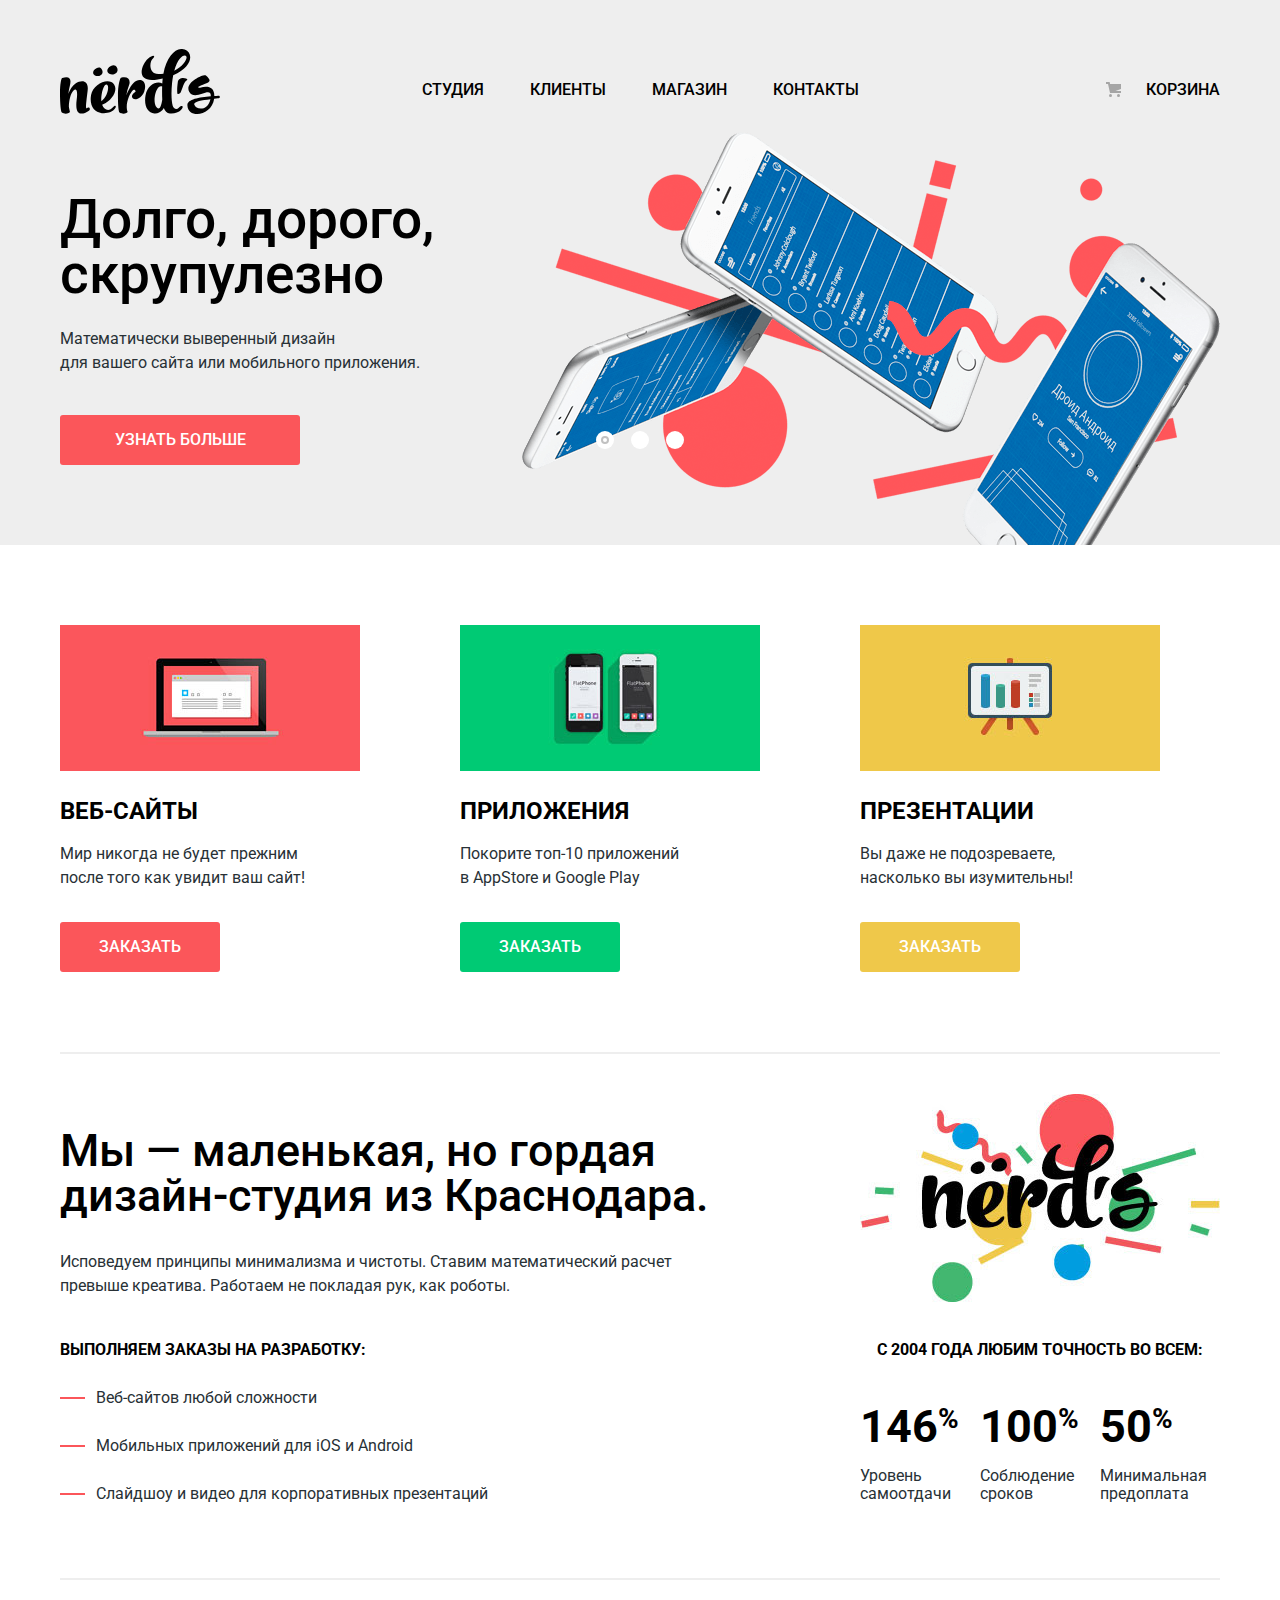
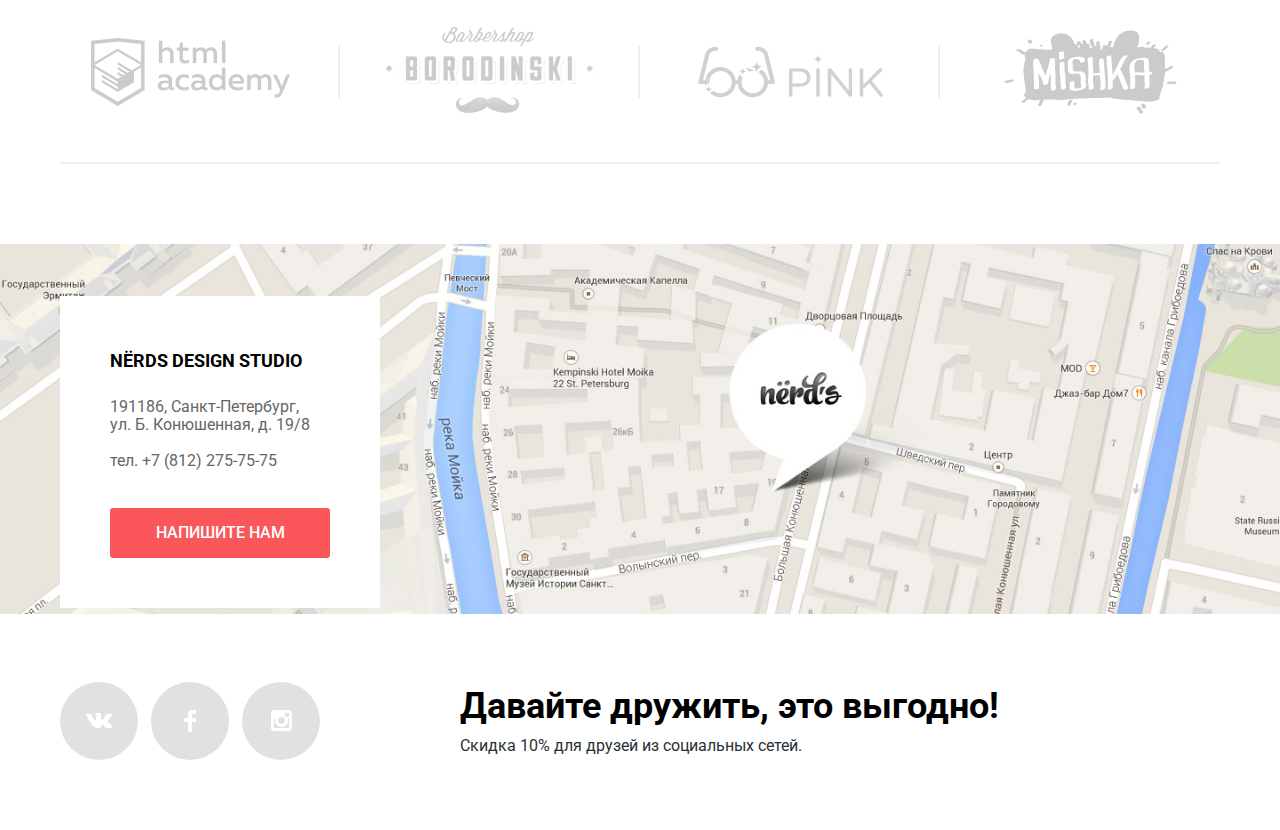
==== index.html @ 8106654f "Доработал верстку для раздела О нас" ====
<!DOCTYPE html>
<html lang="ru">
<head>
	<meta charset="UTF-8">
  <meta name="viewport" content="width=device-width, initial-scale=1.0, minimum-scale=1.0">
	<title>Дизайн-студия «Nёrds»</title>
  <meta name="description" content="Дизайн-студия «Nёrds» — разработка веб-сайтов, мобильных приложений, презентаций">
	<link href="https://fonts.googleapis.com/css?family=Roboto:400,500,700&amp;subset=cyrillic" rel="stylesheet">
	<link rel="stylesheet" href="styles/normalize.min.css">
  <link rel="stylesheet" href="styles/main.css">
	<link rel="apple-touch-icon" sizes="180x180" href="apple-touch-icon-180x180.png">
	<link rel="icon" type="image/png" sizes="32x32" href="favicon-32x32.png">
	<link rel="icon" type="image/png" sizes="16x16" href="favicon-16x16.png">
	<link rel="manifest" href="site.webmanifest">
	<link rel="mask-icon" href="safari-pinned-tab.svg" color="#000000">
	<meta name="msapplication-TileColor" content="#da532c">
	<meta name="theme-color" content="#ffffff">
</head>
<body>
	<header class="main-header">
		<div class="container">
			<a class="logo main-header__logo">
        <span class="visually-hidden">Логотип дизайн-студии «Nёrds»</span>
        <svg xmlns="http://www.w3.org/2000/svg" width="160" height="65" viewBox="0 0 160 65"><path d="M157.936 49.374c-1.235.161-2.523.271-3.757.377v.056c-2.415 17.364-26.188 20.231-26.779 6.599-.269-6.167 11.593-7.95 23.398-9.088.429-11.09-15.901 5.667-21.608-4.601-5.019-9.025 14.632-17.938 16.728-16.102 6.438 5.636 3.404 6.618-1.379 8.335-9.49 3.41-5.791 4.107-4.511 3.726 7.569-2.253 14.366-1.04 14.312 8.317 1.288-.107 2.522-.163 3.757-.271 2.306-.215 2.467 2.435-.161 2.652zm-7.514.756c-9.124 1.028-17.013 2.436-16.153 5.355 1.716 5.573 13.577 6.818 16.153-5.355zM117.678 44.918c-.682-.037-.703-6.038.112-11.688 1.005-6.951 11.935-3.357 9.093-1.906-2.975 1.52-4.429 8.718-6.266 12.087-.635 1.161-2.605 1.526-2.939 1.507zM42.105 21.002c2.376 4.866-4.937 8.171-8.292 4.521-1.398-1.555-.755-4.56 2.636-6.193 1.697-.836 4.073-1.596 5.656 1.672zM57.062 18.861c2.585 5.297-5.38 8.896-9.031 4.922-1.522-1.695-.823-4.963 2.873-6.742 1.846-.911 4.432-1.736 6.158 1.82zM28.883 61.666c-7.919 5.338-14.219 4.159-12.212-10.848 1.45-10.904-.948-11.521-3.122-9.442-2.845 2.697-4.628 9.723-4.684 16.412a50.98 50.98 0 0 0 1.004 4.776c.334 1.63-4.907 3.315-7.974 1.011C.837 62.79 0 54.865 0 44.131c0-8.824 1.171-14.895 2.23-15.175 8.029-2.191 9.312 1.348 7.583 7.981a47.637 47.637 0 0 0-1.395 7.924c1.673-4.664 4.071-8.485 6.803-10.173 7.416-4.664 13.605-2.473 12.434 6.801-2.007 16.58-2.174 18.827-.39 17.535 2.231-1.574 3.68 1.238 1.618 2.642zM54.982 59.59c-2.175 3.484-7.806 5.171-13.216 4.552-7.75-.843-12.545-7.756-10.705-18.097 2.008-11.185 18.065-18.322 23.196-10.341 3.735 5.789-2.175 16.017-11.597 19.783l-.502.168c1.951 5.171 6.579 7.476 11.039 2.36 2.119-2.36 3.624-1.348 1.785 1.575zm-13.605-7.418c5.855-4.159 7.806-13.32 6.189-15.905-1.728-2.697-5.074 1.517-6.245 11.746-.111 1.461-.111 2.865.056 4.159zM83.091 44.992c-1.597 2.507-3.903 4.384-5.966 5.059-2.398.73-5.185.056-5.185-2.698 0-1.011.892-3.372 3.624-4.721-.168-1.911-1.394-2.417-2.286-1.686-3.345 2.586-7.417 12.25-6.356 19.221.055.168.055.337.055.506.168.617.335 1.237.558 1.854.557 1.574-4.907 3.316-7.973.956-1.059-.788-1.617-6.97-1.617-17.704 0-8.824 1.951-16.636 3.011-16.917 6.412-1.743 10.147 1.292 8.14 7.249-1.171 3.373-2.23 6.801-2.843 10.399 2.453-6.688 6.523-12.872 9.812-14.501 5.856-2.923 10.092.956 8.867 7.813-.056.11-.112.393-.112.449-.056.562-.566 2.302-.39 1.741-.516 1.645-.892 2.277-1.339 2.98z"/><path d="M113.207 26.161a86.988 86.988 0 0 0-1.115 7.531c-1.059 10.06-.612 18.996.613 22.986.726 2.137 3.457 4.946 6.078 2.023 2.843-3.203 5.967-1.349 2.174 2.416-2.34 2.305-6.689 3.878-11.039 3.428-3.123-.393-5.018-2.415-6.134-5.505-.444.898-.947 1.685-1.56 2.302-2.119 2.193-4.685 3.43-7.974 3.092-6.637-.73-10.538-7.923-8.699-18.153 1.952-10.791 11.319-14.725 16.728-11.857.112-1.349.223-2.699.335-4.104.055-.281.055-.562.11-.843a96.962 96.962 0 0 1-4.962.956C73.787 34.423 82.04 14.864 87.894 9.75c6.636-5.733 7.36-1.855 5.297-.562-3.68 2.36-5.297 15.905 5.241 15.905 1.729 0 3.346-.112 4.962-.281C106.685 6.49 116.665-2.391 124.75.532c8.976 3.26 8.029 17.535-11.543 25.629zm-10.928 24.393c-.224-3.542-.224-7.532-.167-11.636 0-.506.056-1.011.056-1.461-3.346-1.518-6.635 3.653-7.473 10.792-.946 8.373 2.788 12.813 4.908 10.791 1.617-1.631 2.453-6.803 2.676-8.486zm24.086-43.165c-1.784-2.642-8.307.562-12.098 14.332 9.535-4.554 13.326-12.422 12.098-14.332z"/></svg>
      </a>
			<nav class="main-menu main-header__menu">
				<ul class="main-menu__items">
					<li class="main-menu__item">
            <a class="main-menu__link" href="#">Студия</a>
          </li>
					<li class="main-menu__item">
            <a class="main-menu__link" href="#">Клиенты</a>
          </li>
					<li class="main-menu__item">
            <a class="main-menu__link" href="shop.html">Магазин</a>
          </li>
					<li class="main-menu__item">
            <a class="main-menu__link" href="#">Контакты</a>
          </li>
				</ul>
			</nav>
			<a class="cart main-header__cart" href="#">Корзина</a>
		</div>
	</header>
	<main class="main-content">
		<h1 class="visually-hidden">Дизайн-студия «Nёrds»</h1>
		<section class="slider">
      <div class="container">
				<h2 class="visually-hidden">Особенности</h2>
				<ul class="slider-view">
					<li class="slider-view__item slider-view__item_1 slider-view__item_current">
						<b class="slider-view__header">Долго, дорого, скрупулезно</b>
						<p class="slider-view__text">Математически выверенный дизайн<br> для вашего сайта или мобильного приложения.</p>
						<a class="button button_red slider-view__button" href="#">Узнать больше</a>
					</li>
					<li class="slider-view__item slider-view__item_2">
						<b class="slider-view__header">Любим математику как никто другой</b>
						<p class="slider-view__text">Никакого креатива, только математические формулы<br> для расчета идеальных пропорций.</p>
						<a class="button button_red slider-view__button" href="#">Узнать больше</a>
					</li>
					<li class="slider-view__item slider-view__item_3">
						<b class="slider-view__header">Только ночь, только хардкор</b>
						<p class="slider-view__text">Работать днем, как все? Мы&nbsp;против этого.<br> Ближе к&nbsp;полуночи работа только начинается.</p>
						<a class="button button_red slider-view__button" href="#">Узнать больше</a>
					</li>
				</ul>
				<ul class="slider-controls">
					<li class="slider-controls__item slider-controls__item_current">
						<button class="slider-controls__button slider-controls__button_current" type="button">
              <span class="visually-hidden">Слайд 1</span>
            </button>
					</li>
					<li class="slider-controls__item">
						<button class="slider-controls__button" type="button">
              <span class="visually-hidden">Слайд 2</span>
            </button>
					</li>
					<li class="slider-controls__item">
						<button class="slider-controls__button" type="button">
              <span class="visually-hidden">Слайд 3</span>
            </button>
					</li>
				</ul>
      </div>
		</section>
		<section class="services container">
			<h2 class="visually-hidden">Услуги</h2>
			<ul class="services-list">
				<li class="services-list__item">
					<h3>Веб-сайты</h3>
					<img src="images/services/web-sites.jpg" width="300" height="146" alt="Изображение веб-сайта">
					<p class="services-list__text">Мир никогда не&nbsp;будет прежним<br> после того как увидит ваш сайт!</p>
					<a class="button button_red services-list__button" href="#">Заказать</a>
				</li>
				<li class="services-list__item">
					<h3>Приложения</h3>
					<img src="images/services/mobile-app.jpg" width="300" height="146" alt="Изображение мобильного приложения">
					<p class="services-list__text">Покорите топ-10 приложений<br> в&nbsp;AppStore и&nbsp;Google Play</p>
					<a class="button button_green services-list__button" href="#">Заказать</a>
				</li>
				<li class="services-list__item">
					<h3>Презентации</h3>
					<img src="images/services/presentation.jpg" width="300" height="146" alt="Изображение презентации">
					<p class="services-list__text">Вы&nbsp;даже не&nbsp;подозреваете,<br> насколько вы&nbsp;изумительны!</p>
					<a class="button button_yellow services-list__button" href="#">Заказать</a>
				</li>
			</ul>
		</section>
		<section class="about-us container">
			<h2 class="visually-hidden">О дизайн-студии</h2>
			<div class="columns-wrapper">
				<div class="about-us__description">
					<b class="about-us__header">Мы&nbsp;&mdash; маленькая, но&nbsp;гордая дизайн-студия из&nbsp;Краснодара.</b>
					<p class="about-us__text">Исповедуем принципы минимализма и&nbsp;чистоты. Ставим математический расчет превыше креатива. Работаем не&nbsp;покладая рук, как роботы.</p>
					<p class="about-us__text about-us__text_bold">Выполняем заказы на&nbsp;разработку:</p>
					<ul class="about-us__orders-items">
						<li class="about-us__orders-item">Веб-сайтов любой сложности</li>
						<li class="about-us__orders-item">Мобильных приложений для iOS и&nbsp;Android</li>
						<li class="about-us__orders-item">Слайдшоу и&nbsp;видео для корпоративных презентаций</li>
					</ul>
				</div>
				<div class="about-us__statistics">
					<p class="about-us__text about-us__text_bold">С&nbsp;2004 года любим точность во&nbsp;всем:</p>
					<table class="about-us__statistics-table">
						<tr>
							<td class="about-us__statistics-number">146<sup>%</sup></td>
							<td class="about-us__statistics-number">100<sup>%</sup></td>
							<td class="about-us__statistics-number">50<sup>%</sup></td>
						</tr>
						<tr>
							<td>Уровень самоотдачи</td>
							<td>Соблюдение сроков</td>
							<td>Минимальная предоплата</td>
						</tr>
					</table>
				</div>
			</div>
		</section>
		<section class="clients container container_clients">
			<h2 class="visually-hidden">Наши клиенты</h2>
			<ul class="clients-list">
				<li class="clients-list__item">
					<a class="clients-list__logo" href="#">
						<img src="images/logo/clients/htmlacademy-logo.png" width="199" height="68" alt="Логотип «HTML Academy»">
					</a>
				</li>
				<li class="clients-list__item">
					<a class="clients-list__logo" href="#">
						<img src="images/logo/clients/barbershop-logo.png" width="209" height="87" alt="Логотип «Barbershop Borodinski»">
					</a>
				</li>
				<li class="clients-list__item">
					<a class="clients-list__logo" href="#">
						<img src="images/logo/clients/pink-logo.png" width="185" height="52" alt="Логотип «Pink»">
					</a>
				</li>
				<li class="clients-list__item">
					<a class="clients-list__logo" href="#">
						<img src="images/logo/clients/mishka-logo.png" width="173" height="84" alt="Логотип «Mishka»">
					</a>
				</li>
			</ul>
		</section>
	</main>
	<footer class="main-footer">
		<section class="map">
      <h2 class="visually-hidden">Контакты и схема проезда</h2>
			<div class="container">
				<div class="map__contacts">
					<h3>Nёrds Design Studio</h3>
					<p class="map__text">191186, Санкт-Петербург,<br>
					ул. Б. Конюшенная, д. 19/8</p>
					<p class="map__text">тел. +7 (812) 275-75-75</p>
					<a class="button button_red map__button" href="#">Напишите нам</a>
				</div>
			</div>
      <img class="map__image" src="images/map/map-with-marker.jpg" width="1440" height="416" alt="Адрес дизайн-студии: 191186, Санкт-Петербург, ул. Б. Конюшенная, д. 19/8">
		</section>
		<section class="socials container">
      <h2 class="visually-hidden">Ссылки на социальные сети</h2>
			<ul class="socials-list">
				<li class="socials-list__item">
          <a class="socials-list__link" href="#">
            <span class="visually-hidden">Вконтакте</span>
            <svg height="15" width="26" xmlns="http://www.w3.org/2000/svg"><path d="M16.138 11.51c.956-.309 2.18 2.04 3.483 2.939.978.681 1.727.534 1.727.534l3.473-.05s1.815-.112.957-1.554c-.071-.12-.503-1.069-2.585-3.022-2.177-2.043-1.882-1.712.739-5.244 1.597-2.153 2.236-3.468 2.036-4.028-.192-.539-1.365-.399-1.365-.399L20.69.713c-.381.001-.704.119-.851.515-.003.004-.621 1.666-1.445 3.079-1.741 2.989-2.436 3.148-2.724 2.961-.661-.433-.494-1.737-.494-2.664 0-2.897.432-4.105-.846-4.417-.427-.104-.739-.172-1.828-.182-1.392-.021-2.574 0-3.244.329-.445.223-.786.712-.579.74.26.035.843.16 1.155.586.401.552.389 1.789.389 1.789s.229 3.411-.54 3.834c-.528.29-1.25-.302-2.803-3.016-.793-1.388-1.392-2.922-1.392-2.922s-.116-.285-.326-.441c-.25-.185-.6-.244-.6-.244L.848.684S.29.7.085.946c-.182.218-.015.668-.015.668s2.909 6.881 6.203 10.347c3.02 3.182 6.452 2.971 6.452 2.971h1.555s.469-.054.709-.312c.224-.24.214-.691.214-.691s-.031-2.109.935-2.419z" fill="#fff"/></svg>
          </a>
        </li>
				<li class="socials-list__item">
          <a class="socials-list__link" href="#">
            <span class="visually-hidden">Фейсбук</span>
            <svg height="22" width="12" xmlns="http://www.w3.org/2000/svg"><path d="M12 4V0H8a4 4 0 0 0-4 4v4H0v4h4v10h4V12h4V8H8V4z" fill="#fff"/></svg>
          </a>
        </li>
				<li class="socials-list__item">
          <a class="socials-list__link" href="#">
            <span class="visually-hidden">Инстаграм</span>
            <svg height="21" width="21" xmlns="http://www.w3.org/2000/svg"><path d="M18 0H3C1.35 0 0 1.35 0 3v15c0 1.65 1.35 3 3 3h15c1.65 0 3-1.35 3-3V3c0-1.65-1.35-3-3-3zm-7.5 7c1.93 0 3.5 1.57 3.5 3.5S12.43 14 10.5 14 7 12.43 7 10.5 8.57 7 10.5 7zM18 18H3V9h1.181A6.504 6.504 0 0 0 4 10.5a6.5 6.5 0 1 0 13 0 6.45 6.45 0 0 0-.181-1.5H18zm0-11h-4V3h4z" fill="#fff"/></svg>
          </a>
        </li>
			</ul>
			<div class="socials-discount">
				<b class="socials-discount__header">Давайте дружить, это выгодно!</b>
				<p class="socials-discount__text">Скидка&nbsp;10% для друзей из&nbsp;социальных сетей.</p>
			</div>
		</section>
	</footer>
	<section class="popup">
		<h2 class="visually-hidden">Форма обратной связи</h2>
    <form class="feedback-form" name="feedback-form" method="post" action="https://echo.htmlacademy.ru">
      <fieldset class="feedback-form__fieldset">
        <legend class="feedback-form__legend">Напишите нам</legend>
        <ul class="feedback-form__list">
          <li class="feedback-form__item">
            <label class="feedback-form__label" for="feedback-form__name">Ваше имя:</label>
            <input class="feedback-form__field" id="feedback-form__name" type="text" name="feedback-form__name" placeholder="Имя Фамилия">
          </li>
          <li class="feedback-form__item">
            <label class="feedback-form__label" for="feedback-form__email">Ваш e-mail:</label>
            <input class="feedback-form__field feedback-form__field_invalid" id="feedback-form__email" type="email" name="feedback-form__email" placeholder="email@example.com">
          </li>
          <li class="feedback-form__item feedback-form__item_wide">
            <label class="feedback-form__label" for="feedback-form__text">Текст письма:</label>
            <textarea class="feedback-form__field feedback-form__field_wide feedback-form__field_textarea" id="feedback-form__text" name="feedback-form__text" placeholder="В свободной форме"></textarea>
          </li>
        </ul>
      </fieldset>
		  <button class="button button_red feedback-form__button feedback-form__button_submit" type="submit">Отправить</button>
		</form>
		<button class="popup__close-button" type="button">
      <span class="visually-hidden">Закрыть</span>
    </button>
	</section>
  <div class="overlay"></div>
  <script src="scripts/main.js"></script>
</body>
</html>
---- styles/main.css ----
/* ------------- Fonts ------------- */

/*@font-face {
  font-family: "Roboto";
  font-style: normal;
  font-weight: 400;
  src: local("Roboto"), local("Roboto-Regular"),
       url(../fonts/web/ptsansnarrow.woff2) format("woff2"),
       url(../fonts/web/ptsansnarrow.woff) format("woff");
}

@font-face {
  font-family: "Roboto";
  font-style: normal;
  font-weight: 500;
  src: local("Roboto Medium"), local("Roboto-Medium"),
       url(../fonts/web/ptsansnarrow.woff2) format("woff2"),
       url(../fonts/web/ptsansnarrow.woff) format("woff");
}

@font-face {
  font-family: "Roboto";
  font-style: normal;
  font-weight: 700;
  src: local("Roboto Bold"), local("Roboto-Bold"),
       url(../fonts/web/ptsansnarrowbold.woff2) format("woff2"),
       url(../fonts/web/ptsansnarrowbold.woff) format("woff");
}*/


/* ------------- Сommon styles ------------- */

html {
  box-sizing: border-box;
}

*, *::before, *::after {
  box-sizing: inherit;
}

body {
  display: -webkit-flex;
  display: -moz-flex;
  display: -ms-flex;
  display: -o-flex;
  display: flex;
  flex-direction: column;
  min-width: 1200px;
  height: 100vh;
  margin: 0;
  padding: 0;

  font-family: "Roboto", "Arial", sans-serif;
  font-style: normal;
  font-weight: 400;
  font-size: 16px;
  line-height: 24px;
  color: #283136;

  background-color: #ffffff;
}

.container {
  position: relative;

  width: 1200px;
  margin: 0 auto;
  padding: 0 20px;
}

img {
  display: block;
  max-width: 100%;
  height: auto;
}

a {
  text-decoration: none;
}

button {
  cursor: pointer;
}

.button {
  display: -webkit-inline-flex;
  display: -moz-inline-flex;
  display: -ms-inline-flex;
  display: -o-inline-flex;
  display: inline-flex;
  justify-content: center;
  align-items: center;
  padding: 16px 20px;

  font: inherit;
  font-weight: 500;
  line-height: 18px;
  text-align: center;
  text-transform: uppercase;
  word-break: break-all;
  color: #ffffff;

  border: none;
  border-radius: 3px;
}

.button:active {
  color: rgba(255, 255, 255, 0.3);

  -webkit-box-shadow: inset 0 3px 0 rgba(0, 1, 1, 0.1);
  box-shadow: inset 0 3px 0 rgba(0, 1, 1, 0.1);
}

.button:disabled,
.button_disabled {
  opacity: 0.3;
  cursor: default;
}

.button_disabled {
  pointer-events: none;
}

.button_disabled:focus {
  outline: none;
}

.button_wide {
  width: 100%;
}

.button_grey {
  color: #000000;

  background-color: #eeeeee;
}

.button_grey:hover,
.button_grey:focus {
  background-color: #dfdfdf;
}

.button_grey:active {
  color: rgba(0, 0, 0, 0.3);

  background-color: #d5d5d5;
}

.button_grey:disabled:hover,
.button_grey.button_disabled:hover,
.button_grey.button_disabled:focus {
  background-color: #eeeeee;
}

.button_red {
  background-color: #fb565a;
}

.button_red:hover,
.button_red:focus {
  background-color: #e74246;
}

.button_red:active {
  background-color: #d7373b;
}

.button_red:disabled:hover,
.button_red.button_disabled:hover,
.button_red.button_disabled:focus {
  background-color: #fb565a;
}

.button_green {
  background-color: #00ca74;
}

.button_green:hover,
.button_green:focus {
  background-color: #00bc6c;
}

.button_green:active {
  background-color: #00aa62;
}

.button_green:disabled:hover,
.button_green.button_disabled:hover,
.button_green.button_disabled:focus {
  background-color: #00ca74;
}

.button_yellow {
  background-color: #efc84a;
}

.button_yellow:hover,
.button_yellow:focus {
  background-color: #eab534;
}

.button_yellow:active {
  background-color: #e5a722;
}

.button_yellow:disabled:hover,
.button_yellow.button_disabled:hover,
.button_yellow.button_disabled:focus {
  background-color: #efc84a;
}

.visually-hidden:not(:focus):not(:active),
input[type="checkbox"].visually-hidden,
input[type="radio"].visually-hidden {
  position: absolute;

  width: 1px;
  height: 1px;
  margin: -1px;
  padding: 0;

  white-space: nowrap;

  border: 0;

  -webkit-clip-path: inset(100%);
  clip-path: inset(100%);
  clip: rect(0, 0, 0, 0);
  overflow: hidden;
}


/* ------------- Header ------------- */

.main-header {
  background-color: #eeeeee;
}

.main-header .container {
  display: -webkit-flex;
  display: -moz-flex;
  display: -ms-flex;
  display: -o-flex;
  display: flex;
  align-items: flex-start;
}

.main-header__logo {
  margin-top: 49px;
  margin-right: 202px;
}

.logo {
  width: 160px;
  height: 65px;
}

.logo_inner:hover path,
.logo_inner:focus path {
  fill: rgba(0, 0, 0, 0.8);
}

.logo_inner:active path {
  fill: rgba(0, 0, 0, 0.3);
}

.main-header__menu {
  margin-top: 75px;
}

.main-menu {
  max-width: 600px;
}

.main-menu__items {
  display: -webkit-flex;
  display: -moz-flex;
  display: -ms-flex;
  display: -o-flex;
  display: flex;
  -webkit-flex-wrap: wrap;
  -moz-flex-wrap: wrap;
  -ms-flex-wrap: wrap;
  -o-flex-wrap: wrap;
  flex-wrap: wrap;
  margin: 0;
  padding: 0;

  list-style-type: none;
}

.main-menu__item {
  margin-right: 46px;
}

.main-menu__item:last-child {
  margin-right: 0;
}

.main-header__cart {
  margin-top: 75px;
  margin-left: auto;
}

.cart {
  max-width: 160px;
  padding-left: 40px;
}

.cart::before {
  content: "";

  position: absolute;
  top: 7px;
  left: 0;

  display: block;
  width: 15px;
  height: 15px;

  background-image: url("../images/icons/cart-icon.svg");
  background-repeat: no-repeat;
  opacity: 0.3;
}

.main-menu__link,
.cart {
  position: relative;

  display: -webkit-inline-flex;
  display: -moz-inline-flex;
  display: -ms-inline-flex;
  display: -o-inline-flex;
  display: inline-flex;
  padding-bottom: 5px;

  line-height: 30px;
  font-weight: 500;
  text-transform: uppercase;
  word-break: break-all;
  color: #000000;
}

.main-menu__link:hover,
.main-menu__link:focus,
.cart:hover,
.cart:focus {
  color: #fb565a;
}

.main-menu__link:active,
.cart:active {
  color: rgba(0, 0, 0, 0.3);
}

.main-menu__link_current::after,
.cart_current::after {
  content: "";

  position: absolute;
  left: 0;
  bottom: 0;

  display: block;
  width: 100%;
  height: 2px;

  background-color: #fb565a;
}

.main-menu__link_current:active,
.cart_current:active {
  color: #fb565a;
}


/* ------------- Main content ------------- */

.main-content {
  flex-grow: 1;
}

.main-content h1 {
  margin: 0;
  padding-top: 78px;
  padding-bottom: 108px;

  font-size: 55px;
  font-weight: 500;
  line-height: 55px;
  text-align: center;
  color: #000000;

  background-color: #eeeeee;
}

.columns-wrapper {
  display: -webkit-flex;
  display: -moz-flex;
  display: -ms-flex;
  display: -o-flex;
  display: flex;
  justify-content: space-between;
}

.slider-view,
.slider-controls,
.services-list,
.clients-list,
.socials-list {
  margin: 0;
  padding: 0;

  list-style-type: none;
}


/* ------------- Main content - Slider ------------- */

.slider {
  position: relative;

  color: #283136;

  background-color: #eeeeee;
}

.slider-view__item {
  display: none;

  padding-top: 78px;
  padding-bottom: 80px;

  background-repeat: no-repeat;
  background-position: right bottom;
}

.slider-view__item_1 {
  background-image: url("../images/slider/slide-1.png");
}

.slider-view__item_2 {
  background-image: url("../images/slider/slide-2.png");
}

.slider-view__item_3 {
  background-image: url("../images/slider/slide-3.png");
}

.slider-view__item_current {
  display: block;
}

.slider-view__header {
  display: block;
  margin-bottom: 25px;
  padding-right: 645px;

  font-size: 55px;
  font-weight: 500;
  line-height: 55px;
  color: #000000;
}

.slider-view__text {
  margin: 0;
  margin-bottom: 40px;
  padding-right: 745px;
}

.slider-view__button {
  width: 240px;
}

.slider-controls {
  position: absolute;
  left: 50%;
  bottom: 96px;

  display: -webkit-flex;
  display: -moz-flex;
  display: -ms-flex;
  display: -o-flex;
  display: flex;

  transform: translateX(-50%);
}

.slider-controls__item {
  margin-right: 17px;
}

.slider-controls__item:last-child {
  margin-right: 0;
}

.slider-controls__button {
  position: relative;

  display: block;
  width: 18px;
  height: 18px;
  padding: 0;

  background-color: #ffffff;

  border: none;
  border-radius: 50%;
}

.slider-controls__button_current::before {
  content: "";

  position: absolute;
  top: 5px;
  left: 5px;

  display: block;
  width: 8px;
  height: 8px;

  background-color: #ffffff;

  border: 2px solid #c1c1c1;
  border-radius: 50%;
}


/* ------------- Main content - Services ------------- */

.services {
  position: relative;

  padding-top: 80px;
  padding-bottom: 82px;
}

.services::after,
.about-us::after,
.clients::after {
  content: "";

  position: absolute;
  left: 20px;
  right: 20px;
  bottom: 0;

  display: block;
  width: auto;
  height: 2px;

  background-color: #eeeeee;
}

.services-list {
  display: -webkit-flex;
  display: -moz-flex;
  display: -ms-flex;
  display: -o-flex;
  display: flex;
}

.services-list__item {
  display: -webkit-flex;
  display: -moz-flex;
  display: -ms-flex;
  display: -o-flex;
  display: flex;
  flex-direction: column;
  width: 300px;
  margin-right: 100px;
}

.services-list__item:last-child {
  margin-right: 0;
}

.services-list__item h3 {
  margin: 0;
  margin-bottom: 16px;

  font-size: 24px;
  font-weight: 700;
  line-height: 30px;
  text-transform: uppercase;
  color: #000000;
}

.services-list__item img {
  order: -1;
  width: 300px;
  height: 146px;
  margin-bottom: 25px;

  background-color: #eeeeee;
}

.services-list__text {
  margin: 0;
  margin-bottom: 32px;
}

.services-list__button {
  width: 160px;
}


/* ------------- Main content - About us ------------- */

.about-us {
  position: relative;

  padding-bottom: 50px;
}

.about-us__description {
  width: 660px;
  padding-top: 74px;
}

.about-us__header {
  display: block;
  margin-bottom: 32px;

  font-size: 45px;
  font-weight: 500;
  line-height: 45px;
  color: #000000;
}

.about-us__text {
  margin: 0;
  margin-bottom: 40px;
}

.about-us__text_bold {
  margin-bottom: 24px;

  font-weight: 700;
  text-transform: uppercase;
  color: #000000;
}

.about-us__orders-items {
  margin: 0;
  padding: 0;

  list-style-type: none;
}

.about-us__orders-item {
  position: relative;

  margin-bottom: 24px;
  padding-left: 36px;
}

.about-us__orders-item::before {
  content: "";

  position: absolute;
  top: 11px;
  left: 0;

  display: block;
  width: 25px;
  height: 2px;

  background-color: #fb565a;
}

.about-us__statistics {
  width: 360px;
  padding-top: 284px;

  background-image: url("../images/nerds-illustration.jpg");
  background-position: left 40px;
  background-repeat: no-repeat;
}

.about-us__statistics .about-us__text_bold {
  margin-bottom: 40px;

  text-align: center;
}

.about-us__statistics-table {
  width: 100%;
  table-layout: fixed;
  border-collapse: collapse;
}

.about-us__statistics-table td {
  padding: 16px 0;

  line-height: 18px;
  vertical-align: top;
}

.about-us__statistics-table .about-us__statistics-number {
  padding: 2px 0;

  font-size: 45px;
  font-weight: 700;
  line-height: 45px;
  color: #000000;
}

.about-us__statistics-number sup {
  font-size: 28px;
}


/* ------------- Main content - Clients ------------- */

.container_clients {
  position: relative;

  padding: 0;
}

.clients-list {
  display: -webkit-flex;
  display: -moz-flex;
  display: -ms-flex;
  display: -o-flex;
  display: flex;
}

.clients-list__item {
  position: relative;

  display: -webkit-flex;
  display: -moz-flex;
  display: -ms-flex;
  display: -o-flex;
  display: flex;
  justify-content: center;
  align-items: center;
  width: 300px;
  height: 184px;
}

.clients-list__item::after {
  content: "";

  position: absolute;
  top: 50%;
  right: 0;

  display: block;
  width: 2px;
  height: 52px;

  background-color: #eeeeee;

  transform: translateY(-50%);
}

.clients-list__item:nth-child(4n)::after {
  display: none;
}

.clients-list__logo {
  opacity: 0.2;
}

.clients-list__logo:hover,
.clients-list__logo:focus {
  opacity: 1;
}

.clients-list__logo:active {
  opacity: 0.1;
}


/* ------------- Main content - Shop ------------- */

.filters-form__list,
.sorter-list,
.sorter-controls,
.catalog-list,
.pagination {
  margin: 0;
  padding: 0;

  list-style-type: none;
}

.filters {
  width: 260px;
  padding-top: 55px;
}

.filters-form__fieldset {
  position: relative;

  margin: 0;
  margin-bottom: 27px;
  padding: 0;

  border: none;
}

.filters-form__fieldset_range {
  margin-bottom: 54px;
}

.filters-form__fieldset_range::after {
  content: "";

  position: absolute;
  bottom: 52px;
  left: 0;

  display: block;
  width: 100%;
  height: 80px;

  background-color: #eeeeee;
  border-radius: 3px;

  z-index: -1;
}

.filters-form__fieldset_features {
  margin-bottom: 32px;
}

.filters-form__legend,
.sorter-legend {
  font-size: 18px;
  font-weight: 700;
  line-height: 30px;
  text-transform: uppercase;
  color: #000000;
}

.filters-form__legend {
  margin-bottom: 14px;
}

.filters-form__legend_range {
  margin-bottom: 78px;
}

.filters-form__item {
  margin-bottom: 16px;
}

.filters-form__label {
  position: relative;

  padding-left: 36px;

  line-height: 20px;

  cursor: pointer;
}

.filters-form__label:hover {
  color: #000000;
}

.filters-form__field_range {
  width: 220px;
  margin-left: 20px;
  margin-bottom: 47px;
}

.filters-form__price {
  display: -webkit-flex;
  display: -moz-flex;
  display: -ms-flex;
  display: -o-flex;
  display: flex;
  justify-content: space-between;
  margin: 0;

  line-height: 22px;
  text-transform: uppercase;
}

.filters-form__field_price {
  width: 80px;
  margin-left: 10px;
  padding: 8px;

  line-height: 22px;
  text-align: center;

  background-color: #eeeeee;
  border: none;
  border-radius: 3px;
}

.indicator {
  content: "";

  position: absolute;
  top: 0;
  left: 0;

  display: block;

  background-color: #ffffff;
  border-style: solid;
  border-color: rgba(77, 77, 77, 0.4);
}

.filters-form__label:hover .indicator {
  border-color: rgba(77, 77, 77, 1);
}

.indicator_checkbox {
  top: -2px;

  width: 23px;
  height: 23px;

  border-width: 2px;
  border-radius: 3px;
}

.indicator_radio {
  top: -3px;
  left: 1px;

  width: 25px;
  height: 25px;

  border-width: 5px;
  border-radius: 50%;
}

.filters-form__field_checkbox:checked + .filters-form__label .indicator_checkbox {
  border: none;
}

.filters-form__field_checkbox:checked + .filters-form__label .indicator_checkbox::before {
  content: "";

  position: absolute;
  top: 0;
  left: 0;

  display: block;
  width: 27px;
  height: 23px;

  background-image: url("../images/icons/form/checkbox-on.svg");
  background-repeat: no-repeat;
  opacity: 0.4;
}

.filters-form__field_checkbox:checked + .filters-form__label:hover .indicator_checkbox::before {
  opacity: 1;
}

.filters-form__field_radio:checked + .filters-form__label .indicator_radio::before {
  content: "";

  position: absolute;
  top: 3px;
  left: 3px;

  display: block;
  width: 9px;
  height: 9px;

  background-color: rgba(77, 77, 77, 0.4);
  border-radius: 50%;
}

.filters-form__field_radio:checked + .filters-form__label:hover .indicator_radio::before {
  background-color: rgba(77, 77, 77, 1);
}

.filters-form__field_checkbox:focus + .filters-form__label .indicator,
.filters-form__field_radio:focus + .filters-form__label .indicator {
  outline: thin dotted;
  outline: 5px auto -webkit-focus-ring-color;
}

.filters-form__field_checkbox:disabled + .filters-form__label,
.filters-form__field_radio:disabled + .filters-form__label {
  color: rgba(77, 77, 77, 1);

  opacity: 0.1;

  cursor: default;
}

.filters-form__button {
  width: 260px;
}

.catalog {
  padding-top: 52px;
}

.sorter {
  display: -webkit-flex;
  display: -moz-flex;
  display: -ms-flex;
  display: -o-flex;
  display: flex;
  justify-content: flex-end;
  align-items: center;
  margin-bottom: 51px;
}

.sorter-legend {
  max-width: 260px;
  margin-right: auto;
}

.sorter-list {
  display: -webkit-flex;
  display: -moz-flex;
  display: -ms-flex;
  display: -o-flex;
  display: flex;
  max-width: 380px;
  margin-right: 28px;
}

.sorter-list__item {
  margin-right: 26px;
}

.sorter-list__item:last-child {
  margin-right: 0;
}

.sorter-list__button {
  font-size: 14px;
  line-height: 18px;
  text-transform: uppercase;
  color: #000000;

  opacity: 0.3;
}

.sorter-list__button:hover,
.sorter-list__button:focus {
  opacity: 0.6;
}

.sorter-list__button_current,
.sorter-list__button_current:hover,
.sorter-list__button_current:focus,
.sorter-list__button:active {
  opacity: 1;
}

.sorter-controls {
  display: -webkit-flex;
  display: -moz-flex;
  display: -ms-flex;
  display: -o-flex;
  display: flex;
  justify-content: flex-end;
  width: 60px;
}

.sorter-controls__item {
  margin-right: 20px;
}

.sorter-controls__item:last-child {
  margin-right: 0;
}

.sorter-controls__button {
  display: block;
  width: 10px;
  height: 10px;

  border-left: 5px solid transparent;
  border-right: 5px solid transparent;
  border-top: 10px solid #000000;
  border-bottom-width: 0;
  opacity: 0.3;
}

.sorter-controls__button_up {
  transform: rotate(180deg);
}

.sorter-controls__button:hover,
.sorter-controls__button:focus {
  opacity: 0.6;
}

.sorter-controls__button_current,
.sorter-controls__button_current:hover,
.sorter-controls__button_current:focus,
.sorter-controls__button:active {
  opacity: 1;
}

.catalog {
  width: 760px;
}

.catalog-list {
  display: -webkit-flex;
  display: -moz-flex;
  display: -ms-flex;
  display: -o-flex;
  display: flex;
  justify-content: space-between;
  flex-wrap: wrap;
  margin-bottom: 30px;
}

.catalog-list__item {
  position: relative;
  width: 360px;
  margin-bottom: 34px;
  padding-top: 40px;
}

.catalog-list__item:hover,
.catalog-list__item:focus {
  -webkit-box-shadow: 0 6px 15px rgba(0, 0, 0, 0.25);
  box-shadow: 0 6px 15px rgba(0, 0, 0, 0.25);
}

.catalog-list__item::before {
  content: "";

  position: absolute;
  top: 0;
  left: 0;

  display: block;
  width: 360px;
  height: 40px;

  background-image: url("../images/shop/browser.svg");
  opacity: 0.12;

  transition: opacity 1s;
}

.catalog-list__item:hover::before,
.catalog-list__item:focus::before {
  opacity: 1;
}

.catalog-list__item img {
  border: 1px solid rgba(0, 1, 1, 0.1);
}

.catalog-list__info {
  position: absolute;
  left: 0;
  bottom: 0;

  width: 100%;
  padding: 28px 60px;
  padding-bottom: 40px;

  text-align: center;

  background-color: #eeeeee;
  opacity: 0;

  transition: opacity 1s;
}

.catalog-list__item:hover .catalog-list__info {
  opacity: 1;
}

.catalog-list__link {
  display: block;
  margin-bottom: 16px;
}

.catalog-list__link h3 {
  margin: 0;

  font-size: 18px;
  font-weight: 700;
  line-height: 30px;
  text-transform: uppercase;
  color: #000000;
}

.catalog-list__text {
  margin: 0;
  margin-bottom: 30px;

  font-size: 16px;
  font-weight: 400;
  line-height: 18px;
  color: #666666;
}

.catalog-list__button {
  width: 200px;
}

.pagination {
  display: -webkit-flex;
  display: -moz-flex;
  display: -ms-flex;
  display: -o-flex;
  display: flex;
}

.pagination__item {
  margin-right: 10px;
}

.pagination__item:lat-child {
  margin-right: 0;
}

.pagination__link {
  padding: 13px 17px;

  border: 3px solid #eeeeee;
}

.pagination__link_current {
  border: 3px solid #dbdbdb;
  background-color: #ffffff;
}

.pagination__link_next {
  width: 260px;
}


/* ------------- Footer ------------- */

.main-footer {
  padding-top: 80px;
}


/* ------------- Footer - Map ------------- */

.map {
  display: -webkit-flex;
  display: -moz-flex;
  display: -ms-flex;
  display: -o-flex;
  display: flex;
  flex-direction: column;
  align-items: center;

  /*height: 416px;*/
}

.map .container {
  position: absolute;

  display: -webkit-flex;
  display: -moz-flex;
  display: -ms-flex;
  display: -o-flex;
  display: flex;
  align-items: center;

  height: 416px;
}

.map__contacts {
  width: 320px;
  padding: 50px;

  background-color: #ffffff;
}

.map__contacts h3 {
  margin: 0;
  margin-bottom: 22px;

  font-size: 18px;
  font-weight: 700;
  line-height: 30px;
  text-transform: uppercase;
  color: #000000;
}

.map__text {
  margin: 0;
  margin-bottom: 18px;

  line-height: 18px;
  color: #666666;
}

.map__button {
  width: 220px;
  margin-top: 20px;
}


/* ------------- Footer - Socials ------------- */

.socials {
  display: -webkit-flex;
  display: -moz-flex;
  display: -ms-flex;
  display: -o-flex;
  display: flex;
  padding-bottom: 70px;
}

.socials-list {
  display: -webkit-flex;
  display: -moz-flex;
  display: -ms-flex;
  display: -o-flex;
  display: flex;
  -webkit-flex-wrap: wrap;
  -moz-flex-wrap: wrap;
  -ms-flex-wrap: wrap;
  -o-flex-wrap: wrap;
  flex-wrap: wrap;
  width: 260px;
  margin-right: 140px;
  padding-top: 68px;
}

.socials-list__item {
  margin-right: 13px;
}

.socials-list__item:last-child {
  margin-right: 0;
}

.socials-list__link {
  display: -webkit-flex;
  display: -moz-flex;
  display: -ms-flex;
  display: -o-flex;
  display: flex;
  justify-content: center;
  align-items: center;
  width: 78px;
  height: 78px;

  background-color: #e1e1e1;
  border-radius: 50%;
}

.socials-list__link:hover,
.socials-list__link:focus {
  background-color: #e74246;
}

.socials-list__link:active {
  background-color: #d7373b;
}

.socials-list__link:active svg {
  opacity: 0.3;
}

.socials-discount {
  padding-top: 74px;
}

.socials-discount__header {
  display: block;
  margin-bottom: 10px;

  font-size: 36px;
  font-weight: 700;
  line-height: 36px;
  color: #000000;
}

.socials-discount__text {
  margin: 0;
}


/* ------------- Popup ------------- */

.overlay {
  position: fixed;
  top: 0;
  left: 0;
  width: 100%;
  height: 100%;
  z-index: 10;

  display: none;

  background-color: rgba(0, 0, 0, 0.5);
}

.overlay_visible {
  display: block;
}

.popup {
  position: fixed;
  top: 50%;
  left: 50%;
  z-index: 11;

  display: none;
  width: 960px;
  padding: 68px 100px;
  padding-bottom: 84px;

  color: #000000;

  background-color: #ffffff;
  box-shadow: 0 20px 40px rgba(0, 1, 1, 0.75);

  transform: translate(-50%, -50%);
}

.popup_visible {
  display: block;
}

.feedback-form__fieldset {
  margin: 0;
  margin-bottom: 6px;
  padding: 0;

  border: none;
}

.feedback-form__legend {
  margin-bottom: 40px;

  font-size: 45px;
  font-weight: 500;
  line-height: 45px;
  color: #000000;
}

.feedback-form__list {
  display: -webkit-flex;
  display: -moz-flex;
  display: -ms-flex;
  display: -o-flex;
  display: flex;
  justify-content: space-between;
  -webkit-flex-wrap: wrap;
  -moz-flex-wrap: wrap;
  -ms-flex-wrap: wrap;
  -o-flex-wrap: wrap;
  flex-wrap: wrap;
  margin: 0;
  padding: 0;

  list-style-type: none;
}

.feedback-form__item {
  width: 360px;
  margin-bottom: 33px;
}

.feedback-form__item_wide {
  width: 100%;
}

.feedback-form__label {
  display: block;
  margin-bottom: 10px;

  font-size: 16px;
  font-weight: 700;
  line-height: 18px;
  color: #000000;
}

.feedback-form__field {
  width: 360px;
  padding: 14px;

  font-size: 16px;
  font-weight: 400;
  line-height: 18px;
  color: #444444;

  background-color: #ffffff;
  border: 2px solid #d7dcde;
  border-radius: 3px;
}

.feedback-form__field:hover {
  border: 2px solid #b4b9bb;
}

.feedback-form__field:focus {
  border: 2px solid #000000;
}

.feedback-form__field::placeholder {
  color: rgba(68, 68, 68, 0.5);
}

.feedback-form__field:focus::placeholder {
  color: #444444;
}

.feedback-form__field_wide {
  width: 100%;
}

.feedback-form__field_textarea {
  min-height: 118px;
  padding: 10px 14px;

  resize: none;
}

.feedback-form__field_invalid {
  /*color: #e74246;*/

  border: 2px solid #e74246;
}

.feedback-form__button {
  width: 260px;
}

.popup__close-button {
  content: "";

  position: absolute;
  top: 79px;
  right: 90px;

  display: block;
  width: 21px;
  height: 21px;
  padding: 0;

  border: none;
  opacity: 0.3;
}

.popup__close-button::before,
.popup__close-button::after {
  content: "";

  position: absolute;
  top: -3px;
  right: 9px;

  display: block;
  width: 4px;
  height: 27px;

  background-color: #fb565a;
}

.popup__close-button::before {
  transform: rotate(45deg);
}

.popup__close-button::after {
  transform: rotate(-45deg);
}

.popup__close-button:hover,
.popup__close-button:focus {
  opacity: 1;
}

.popup__close-button:active {
  opacity: 0.1;
}
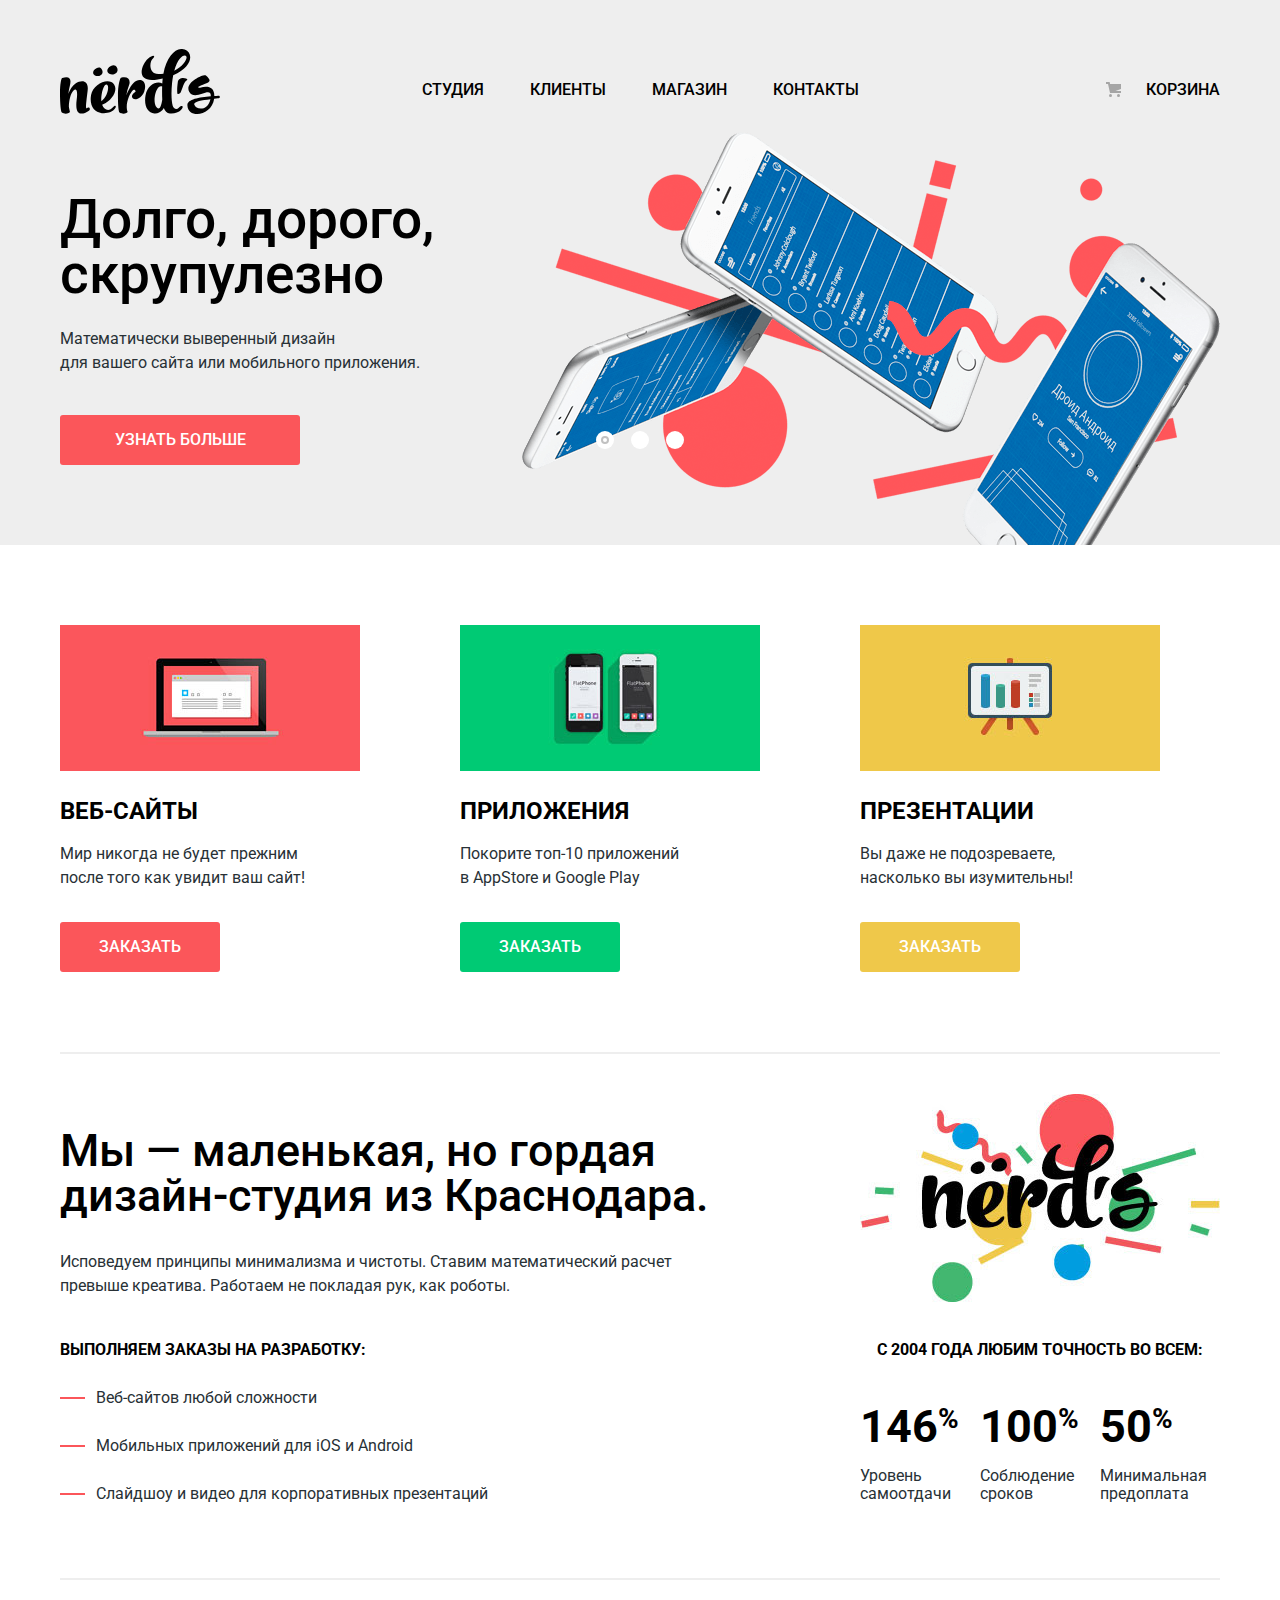
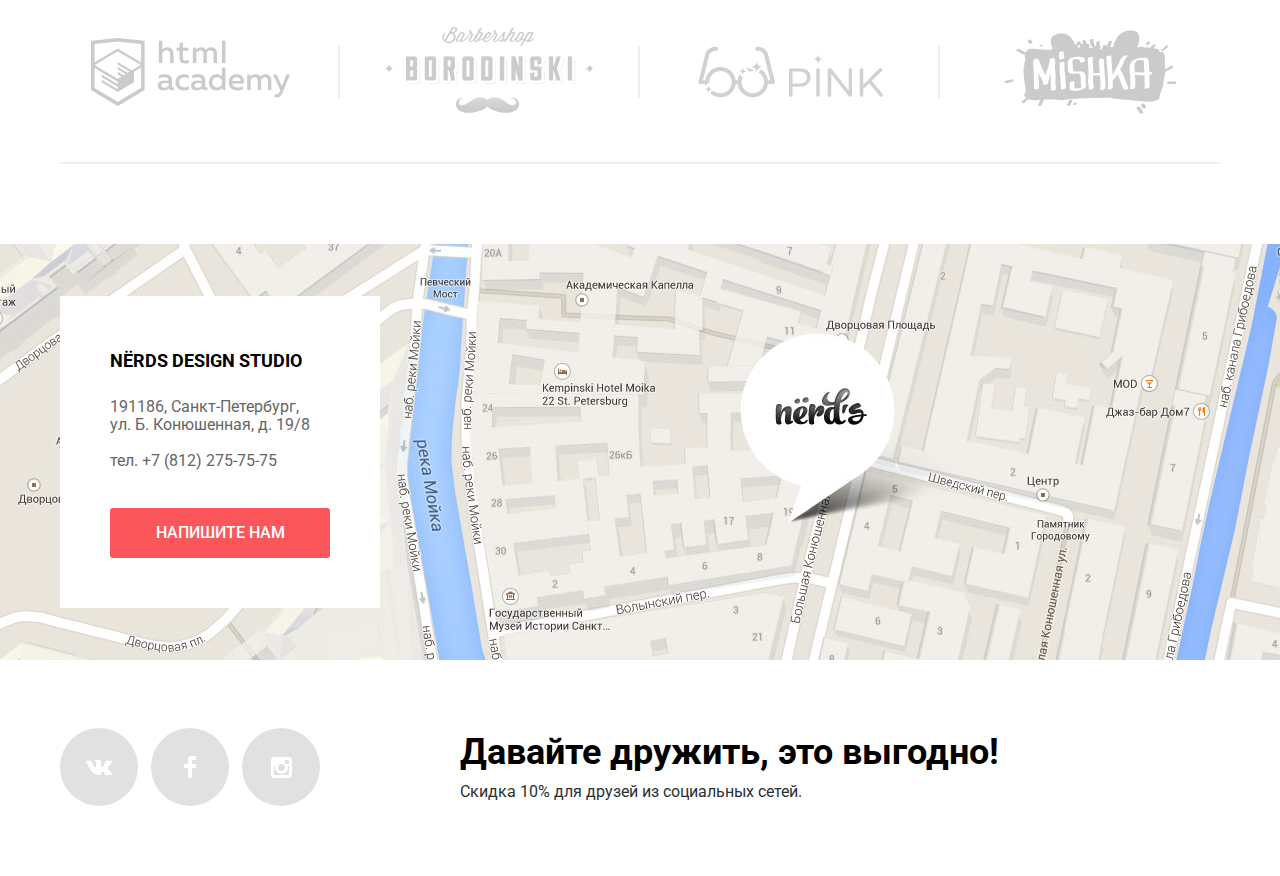
==== commit 2d085679: "Доработал верстку для раздела Каталог" ====
--- a/index.html
+++ b/index.html
@@ -140,7 +140,7 @@
 			<h2 class="visually-hidden">Наши клиенты</h2>
 			<ul class="clients-list">
 				<li class="clients-list__item">
-					<a class="clients-list__logo" href="#">
+					<a class="clients-list__logo" href="https://htmlacademy.ru/">
 						<img src="images/logo/clients/htmlacademy-logo.png" width="199" height="68" alt="Логотип «HTML Academy»">
 					</a>
 				</li>
--- a/styles/main.css
+++ b/styles/main.css
@@ -378,40 +378,51 @@
 
 .main-content {
   flex-grow: 1;
-}
-
-.main-content h1 {
-  margin: 0;
+  padding-bottom: 80px;
+}
+
+.main-content_inner {
+  padding-bottom: 50px;
+}
+
+.columns-wrapper {
+  display: -webkit-flex;
+  display: -moz-flex;
+  display: -ms-flex;
+  display: -o-flex;
+  display: flex;
+  justify-content: space-between;
+}
+
+.slider-view,
+.slider-controls,
+.services-list,
+.clients-list,
+.socials-list {
+  margin: 0;
+  padding: 0;
+
+  list-style-type: none;
+}
+
+
+/* ------------- Main content - Header ------------- */
+
+.main-content__header {
   padding-top: 78px;
   padding-bottom: 108px;
+
+  background-color: #eeeeee;
+}
+
+.main-content__header h1 {
+  margin: 0;
 
   font-size: 55px;
   font-weight: 500;
   line-height: 55px;
   text-align: center;
   color: #000000;
-
-  background-color: #eeeeee;
-}
-
-.columns-wrapper {
-  display: -webkit-flex;
-  display: -moz-flex;
-  display: -ms-flex;
-  display: -o-flex;
-  display: flex;
-  justify-content: space-between;
-}
-
-.slider-view,
-.slider-controls,
-.services-list,
-.clients-list,
-.socials-list {
-  margin: 0;
-  padding: 0;
-
-  list-style-type: none;
 }
 
 
@@ -713,9 +724,11 @@
 
 /* ------------- Main content - Clients ------------- */
 
+.clients {
+  position: relative;
+}
+
 .container_clients {
-  position: relative;
-
   padding: 0;
 }
 
@@ -725,6 +738,12 @@
   display: -ms-flex;
   display: -o-flex;
   display: flex;
+  -webkit-flex-wrap: wrap;
+  -moz-flex-wrap: wrap;
+  -ms-flex-wrap: wrap;
+  -o-flex-wrap: wrap;
+  flex-wrap: wrap;
+  justify-content: center;
 }
 
 .clients-list__item {
@@ -757,11 +776,16 @@
   transform: translateY(-50%);
 }
 
-.clients-list__item:nth-child(4n)::after {
+.clients-list__item:nth-child(4n)::after,
+.clients-list__item:last-child::after {
   display: none;
 }
 
 .clients-list__logo {
+  display: block;
+
+  color: #000000;
+
   opacity: 0.2;
 }
 
@@ -774,12 +798,17 @@
   opacity: 0.1;
 }
 
+.clients-list__logo img {
+  max-width: 250px;
+  max-height: 130px;
+}
+
 
 /* ------------- Main content - Shop ------------- */
 
 .filters-form__list,
-.sorter-list,
-.sorter-controls,
+.sorter__categories,
+.sorter__controls,
 .catalog-list,
 .pagination {
   margin: 0;
@@ -797,7 +826,6 @@
   position: relative;
 
   margin: 0;
-  margin-bottom: 27px;
   padding: 0;
 
   border: none;
@@ -824,12 +852,16 @@
   z-index: -1;
 }
 
+.filters-form__fieldset_grid {
+  margin-bottom: 25px;
+}
+
 .filters-form__fieldset_features {
-  margin-bottom: 32px;
+  margin-bottom: 30px;
 }
 
 .filters-form__legend,
-.sorter-legend {
+.sorter__legend {
   font-size: 18px;
   font-weight: 700;
   line-height: 30px;
@@ -838,29 +870,11 @@
 }
 
 .filters-form__legend {
-  margin-bottom: 14px;
+  margin-bottom: 16px;
 }
 
 .filters-form__legend_range {
   margin-bottom: 78px;
-}
-
-.filters-form__item {
-  margin-bottom: 16px;
-}
-
-.filters-form__label {
-  position: relative;
-
-  padding-left: 36px;
-
-  line-height: 20px;
-
-  cursor: pointer;
-}
-
-.filters-form__label:hover {
-  color: #000000;
 }
 
 .filters-form__field_range {
@@ -869,6 +883,17 @@
   margin-bottom: 47px;
 }
 
+/*.filters-form__field_range {
+  -webkit-appearance: none;
+}*/
+
+.filters-form__field_range::-webkit-slider-runnable-track {
+  border-radius: 10px;
+  height: 10px;
+  border: 1px solid #000;
+  background-color: #ccc;
+}
+
 .filters-form__price {
   display: -webkit-flex;
   display: -moz-flex;
@@ -895,6 +920,33 @@
   border-radius: 3px;
 }
 
+.filters-form__item {
+  margin-bottom: 20px;
+}
+
+.filters-form__label {
+  position: relative;
+
+  display: block;
+  padding-left: 36px;
+
+  line-height: 20px;
+  color: rgba(0, 0, 0, 0.8);
+
+  cursor: pointer;
+}
+
+.filters-form__label:hover,
+.filters-form__field:focus + .filters-form__label {
+  color: rgba(0, 0, 0, 1);
+}
+
+.filters-form__field:disabled + .filters-form__label {
+  color: rgba(0, 0, 0, 0.2);
+
+  cursor: default;
+}
+
 .indicator {
   content: "";
 
@@ -906,11 +958,7 @@
 
   background-color: #ffffff;
   border-style: solid;
-  border-color: rgba(77, 77, 77, 0.4);
-}
-
-.filters-form__label:hover .indicator {
-  border-color: rgba(77, 77, 77, 1);
+  border-color: rgba(0, 0, 0, 0.3);
 }
 
 .indicator_checkbox {
@@ -934,6 +982,15 @@
   border-radius: 50%;
 }
 
+.filters-form__label:hover .indicator,
+.filters-form__field:focus + .filters-form__label .indicator {
+  border-color: rgba(0, 0, 0, 1);
+}
+
+.filters-form__field:disabled + .filters-form__label .indicator {
+  border-color: rgba(0, 0, 0, 0.1);
+}
+
 .filters-form__field_checkbox:checked + .filters-form__label .indicator_checkbox {
   border: none;
 }
@@ -951,11 +1008,16 @@
 
   background-image: url("../images/icons/form/checkbox-on.svg");
   background-repeat: no-repeat;
-  opacity: 0.4;
-}
-
-.filters-form__field_checkbox:checked + .filters-form__label:hover .indicator_checkbox::before {
+  opacity: 0.3;
+}
+
+.filters-form__field_checkbox:checked + .filters-form__label:hover .indicator_checkbox::before,
+.filters-form__field_checkbox:checked:focus + .filters-form__label .indicator_checkbox::before {
   opacity: 1;
+}
+
+.filters-form__field_checkbox:disabled:checked + .filters-form__label .indicator_checkbox::before {
+  opacity: 0.1;
 }
 
 .filters-form__field_radio:checked + .filters-form__label .indicator_radio::before {
@@ -969,12 +1031,17 @@
   width: 9px;
   height: 9px;
 
-  background-color: rgba(77, 77, 77, 0.4);
+  background-color: rgba(0, 0, 0, 0.3);
   border-radius: 50%;
 }
 
-.filters-form__field_radio:checked + .filters-form__label:hover .indicator_radio::before {
-  background-color: rgba(77, 77, 77, 1);
+.filters-form__field_radio:checked + .filters-form__label:hover .indicator_radio::before,
+.filters-form__field_radio:checked:focus + .filters-form__label .indicator_radio::before {
+  background-color: rgba(0, 0, 0, 1);
+}
+
+.filters-form__field_radio:disabled:checked + .filters-form__label .indicator_radio::before {
+  background-color: rgba(0, 0, 0, 0.1);
 }
 
 .filters-form__field_checkbox:focus + .filters-form__label .indicator,
@@ -983,15 +1050,6 @@
   outline: 5px auto -webkit-focus-ring-color;
 }
 
-.filters-form__field_checkbox:disabled + .filters-form__label,
-.filters-form__field_radio:disabled + .filters-form__label {
-  color: rgba(77, 77, 77, 1);
-
-  opacity: 0.1;
-
-  cursor: default;
-}
-
 .filters-form__button {
   width: 260px;
 }
@@ -1006,35 +1064,39 @@
   display: -ms-flex;
   display: -o-flex;
   display: flex;
-  justify-content: flex-end;
   align-items: center;
   margin-bottom: 51px;
 }
 
-.sorter-legend {
+.sorter__legend {
   max-width: 260px;
-  margin-right: auto;
-}
-
-.sorter-list {
-  display: -webkit-flex;
-  display: -moz-flex;
-  display: -ms-flex;
-  display: -o-flex;
-  display: flex;
+}
+
+.sorter__categories {
+  display: -webkit-flex;
+  display: -moz-flex;
+  display: -ms-flex;
+  display: -o-flex;
+  display: flex;
+  -webkit-flex-wrap: wrap;
+  -moz-flex-wrap: wrap;
+  -ms-flex-wrap: wrap;
+  -o-flex-wrap: wrap;
+  flex-wrap: wrap;
   max-width: 380px;
+  margin-left: auto;
   margin-right: 28px;
 }
 
-.sorter-list__item {
+.sorter__categories-item {
   margin-right: 26px;
 }
 
-.sorter-list__item:last-child {
+.sorter__categories-item:last-child {
   margin-right: 0;
 }
 
-.sorter-list__button {
+.sorter__categories-button {
   font-size: 14px;
   line-height: 18px;
   text-transform: uppercase;
@@ -1043,19 +1105,19 @@
   opacity: 0.3;
 }
 
-.sorter-list__button:hover,
-.sorter-list__button:focus {
+.sorter__categories-button:hover,
+.sorter__categories-button:focus {
   opacity: 0.6;
 }
 
-.sorter-list__button_current,
-.sorter-list__button_current:hover,
-.sorter-list__button_current:focus,
-.sorter-list__button:active {
+.sorter__categories-button_current,
+.sorter__categories-button_current:hover,
+.sorter__categories-button_current:focus,
+.sorter__categories-button:active {
   opacity: 1;
 }
 
-.sorter-controls {
+.sorter__controls {
   display: -webkit-flex;
   display: -moz-flex;
   display: -ms-flex;
@@ -1065,15 +1127,15 @@
   width: 60px;
 }
 
-.sorter-controls__item {
+.sorter__controls-item {
   margin-right: 20px;
 }
 
-.sorter-controls__item:last-child {
+.sorter__controls-item:last-child {
   margin-right: 0;
 }
 
-.sorter-controls__button {
+.sorter__controls-button {
   display: block;
   width: 10px;
   height: 10px;
@@ -1085,19 +1147,19 @@
   opacity: 0.3;
 }
 
-.sorter-controls__button_up {
+.sorter__controls-button_up {
   transform: rotate(180deg);
 }
 
-.sorter-controls__button:hover,
-.sorter-controls__button:focus {
+.sorter__controls-button:hover,
+.sorter__controls-button:focus {
   opacity: 0.6;
 }
 
-.sorter-controls__button_current,
-.sorter-controls__button_current:hover,
-.sorter-controls__button_current:focus,
-.sorter-controls__button:active {
+.sorter__controls-button_current,
+.sorter__controls-button_current:hover,
+.sorter__controls-button_current:focus,
+.sorter__controls-button:active {
   opacity: 1;
 }
 
@@ -1113,14 +1175,18 @@
   display: flex;
   justify-content: space-between;
   flex-wrap: wrap;
-  margin-bottom: 30px;
+  margin-bottom: 27px;
 }
 
 .catalog-list__item {
   position: relative;
   width: 360px;
-  margin-bottom: 34px;
+  margin-bottom: 33px;
   padding-top: 40px;
+
+  box-shadow: none;
+
+  transition: box-shadow 0.5s;
 }
 
 .catalog-list__item:hover,
@@ -1143,7 +1209,7 @@
   background-image: url("../images/shop/browser.svg");
   opacity: 0.12;
 
-  transition: opacity 1s;
+  transition: opacity 0.5s;
 }
 
 .catalog-list__item:hover::before,
@@ -1152,6 +1218,9 @@
 }
 
 .catalog-list__item img {
+  width: 360px;
+  height: 576px;
+
   border: 1px solid rgba(0, 1, 1, 0.1);
 }
 
@@ -1160,16 +1229,23 @@
   left: 0;
   bottom: 0;
 
+  display: -webkit-flex;
+  display: -moz-flex;
+  display: -ms-flex;
+  display: -o-flex;
+  display: flex;
+  flex-direction: column;
+  align-items: center;
   width: 100%;
   padding: 28px 60px;
-  padding-bottom: 40px;
+  padding-bottom: 41px;
 
   text-align: center;
 
   background-color: #eeeeee;
   opacity: 0;
 
-  transition: opacity 1s;
+  transition: opacity 0.5s;
 }
 
 .catalog-list__item:hover .catalog-list__info {
@@ -1179,10 +1255,143 @@
 .catalog-list__link {
   display: block;
   margin-bottom: 16px;
+
+  color: #000000;
+}
+
+.catalog-list__link:hover,
+.catalog-list__link:focus {
+  color: #fb565a;
+}
+
+.catalog-list__link:active {
+  color: rgba(0, 0, 0, 0.3);
 }
 
 .catalog-list__link h3 {
   margin: 0;
+
+  font-size: 18px;
+  font-weight: 700;
+  line-height: 30px;
+  text-transform: uppercase;
+}
+
+.catalog-list__text {
+  max-height: 380px;
+  margin: 0;
+  margin-bottom: 30px;
+
+  font-size: 16px;
+  font-weight: 400;
+  line-height: 18px;
+  color: #666666;
+
+  overflow-y: scroll;
+}
+
+.catalog-list__button {
+  width: 200px;
+}
+
+.pagination {
+  display: -webkit-flex;
+  display: -moz-flex;
+  display: -ms-flex;
+  display: -o-flex;
+  display: flex;
+  -webkit-flex-wrap: wrap;
+  -moz-flex-wrap: wrap;
+  -ms-flex-wrap: wrap;
+  -o-flex-wrap: wrap;
+  flex-wrap: wrap;
+}
+
+.pagination__item {
+  margin-right: 11px;
+  margin-bottom: 11px;
+}
+
+.pagination__item:last-child {
+  margin-right: 0;
+}
+
+.pagination__button {
+  width: 50px;
+  padding: 16px 10px;
+}
+
+.pagination__button_current {
+  padding: 13px 10px;
+
+  border: 3px solid #dbdbdb;
+  background-color: #ffffff;
+}
+
+.pagination__button_current:hover,
+.pagination__button_current:focus,
+.pagination__button_current:active {
+  padding: 16px 20px;
+
+  border: none;
+}
+
+.pagination__button_current:active {
+  color: #000000;
+
+  background-color: #dfdfdf;
+
+  -webkit-box-shadow: none;
+  box-shadow: none;
+}
+
+.pagination__button_next {
+  width: 260px;
+}
+
+
+/* ------------- Footer ------------- */
+
+/* ------------- Footer - Map ------------- */
+
+.map {
+  display: -webkit-flex;
+  display: -moz-flex;
+  display: -ms-flex;
+  display: -o-flex;
+  display: flex;
+  flex-direction: column;
+  align-items: center;
+
+  overflow: hidden;
+}
+
+.map .container {
+  position: absolute;
+
+  display: -webkit-flex;
+  display: -moz-flex;
+  display: -ms-flex;
+  display: -o-flex;
+  display: flex;
+  align-items: center;
+
+  height: 416px;
+}
+
+.map__contacts {
+  width: 320px;
+  max-height: 360px;
+  padding: 50px;
+
+  background-color: #ffffff;
+
+  overflow-y: scroll;
+}
+
+.map__contacts h3 {
+  margin: 0;
+  margin-bottom: 22px;
 
   font-size: 18px;
   font-weight: 700;
@@ -1191,104 +1400,6 @@
   color: #000000;
 }
 
-.catalog-list__text {
-  margin: 0;
-  margin-bottom: 30px;
-
-  font-size: 16px;
-  font-weight: 400;
-  line-height: 18px;
-  color: #666666;
-}
-
-.catalog-list__button {
-  width: 200px;
-}
-
-.pagination {
-  display: -webkit-flex;
-  display: -moz-flex;
-  display: -ms-flex;
-  display: -o-flex;
-  display: flex;
-}
-
-.pagination__item {
-  margin-right: 10px;
-}
-
-.pagination__item:lat-child {
-  margin-right: 0;
-}
-
-.pagination__link {
-  padding: 13px 17px;
-
-  border: 3px solid #eeeeee;
-}
-
-.pagination__link_current {
-  border: 3px solid #dbdbdb;
-  background-color: #ffffff;
-}
-
-.pagination__link_next {
-  width: 260px;
-}
-
-
-/* ------------- Footer ------------- */
-
-.main-footer {
-  padding-top: 80px;
-}
-
-
-/* ------------- Footer - Map ------------- */
-
-.map {
-  display: -webkit-flex;
-  display: -moz-flex;
-  display: -ms-flex;
-  display: -o-flex;
-  display: flex;
-  flex-direction: column;
-  align-items: center;
-
-  /*height: 416px;*/
-}
-
-.map .container {
-  position: absolute;
-
-  display: -webkit-flex;
-  display: -moz-flex;
-  display: -ms-flex;
-  display: -o-flex;
-  display: flex;
-  align-items: center;
-
-  height: 416px;
-}
-
-.map__contacts {
-  width: 320px;
-  padding: 50px;
-
-  background-color: #ffffff;
-}
-
-.map__contacts h3 {
-  margin: 0;
-  margin-bottom: 22px;
-
-  font-size: 18px;
-  font-weight: 700;
-  line-height: 30px;
-  text-transform: uppercase;
-  color: #000000;
-}
-
 .map__text {
   margin: 0;
   margin-bottom: 18px;
@@ -1302,6 +1413,13 @@
   margin-top: 20px;
 }
 
+.map img {
+  max-width: none;
+  height: 416px;
+
+  background-color: #eeeeee;
+}
+
 
 /* ------------- Footer - Socials ------------- */
 
@@ -1311,7 +1429,7 @@
   display: -ms-flex;
   display: -o-flex;
   display: flex;
-  padding-bottom: 70px;
+  padding-bottom: 57px;
 }
 
 .socials-list {
@@ -1332,9 +1450,10 @@
 
 .socials-list__item {
   margin-right: 13px;
-}
-
-.socials-list__item:last-child {
+  margin-bottom: 13px;
+}
+
+.socials-list__item:nth-child(3n) {
   margin-right: 0;
 }
 
@@ -1367,6 +1486,7 @@
 }
 
 .socials-discount {
+  max-width: 760px;
   padding-top: 74px;
 }
 
@@ -1382,6 +1502,7 @@
 
 .socials-discount__text {
   margin: 0;
+  margin-bottom: 10px;
 }
 
 
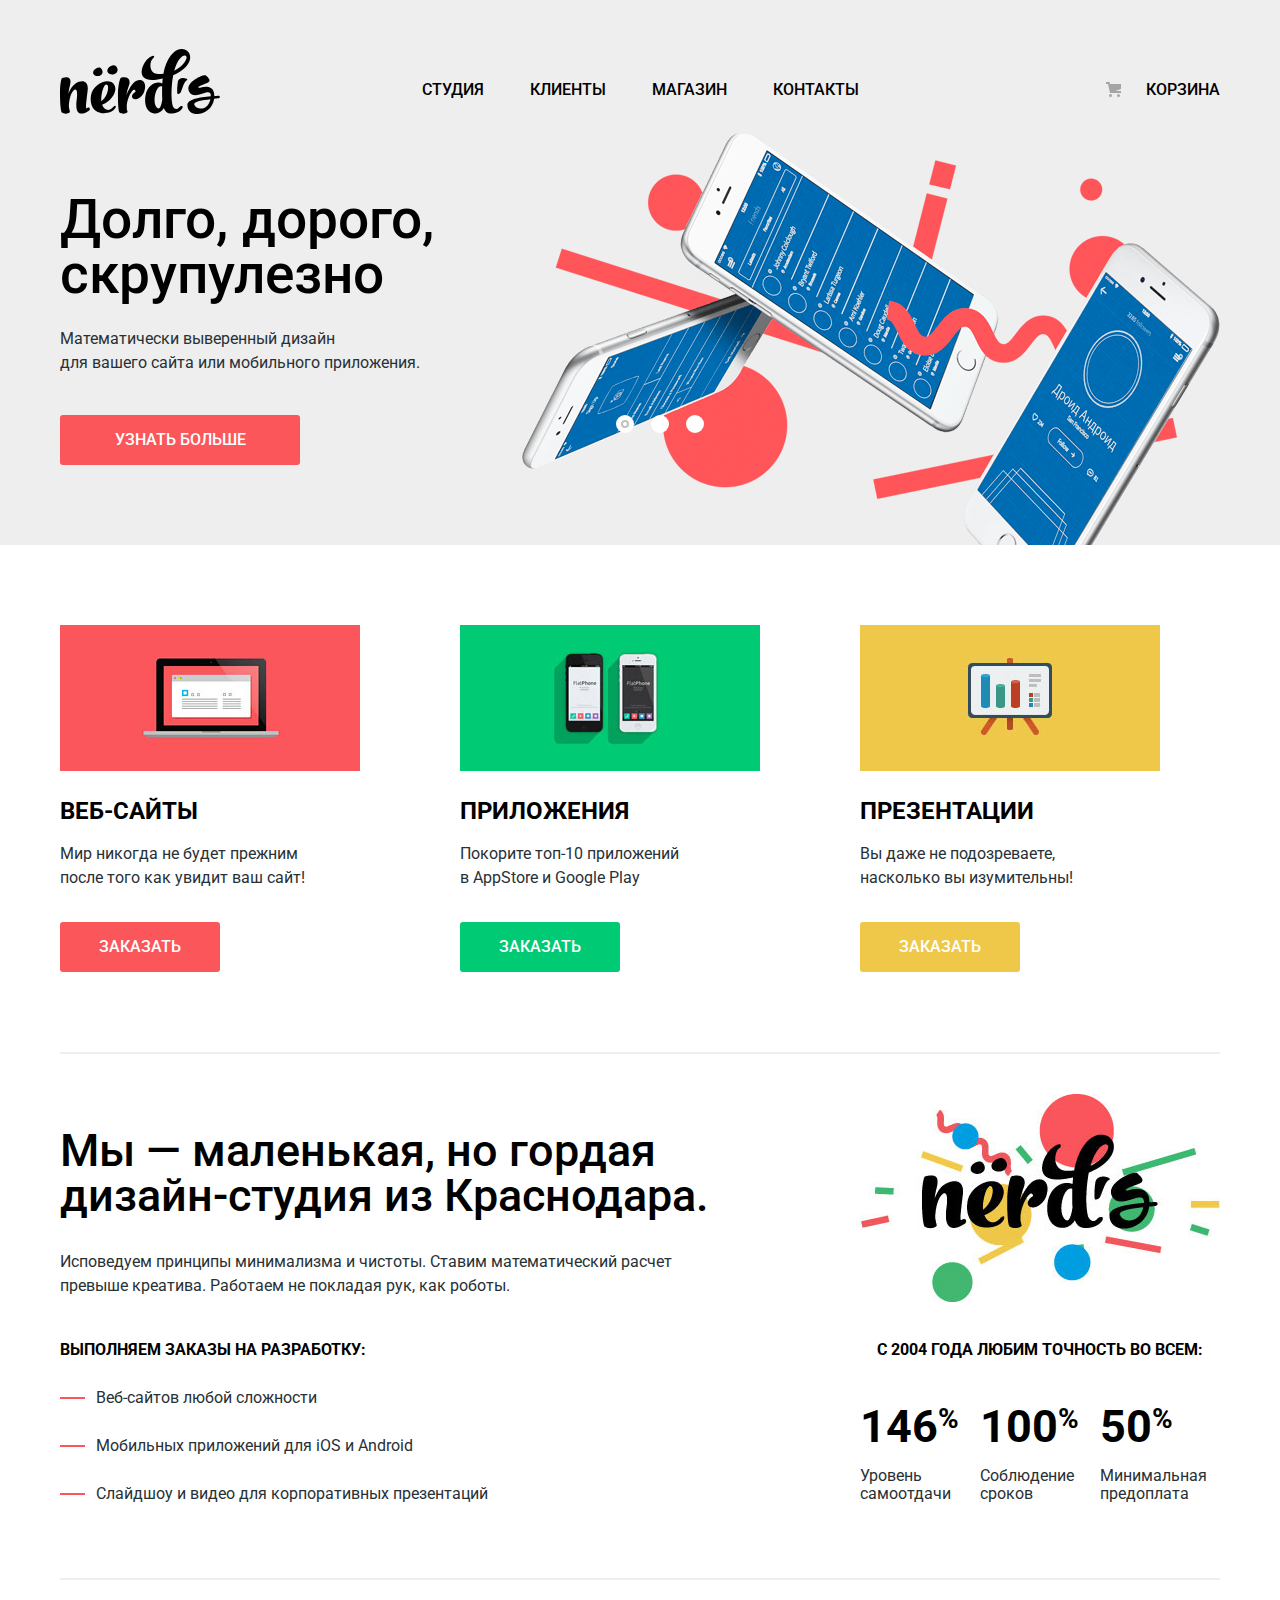
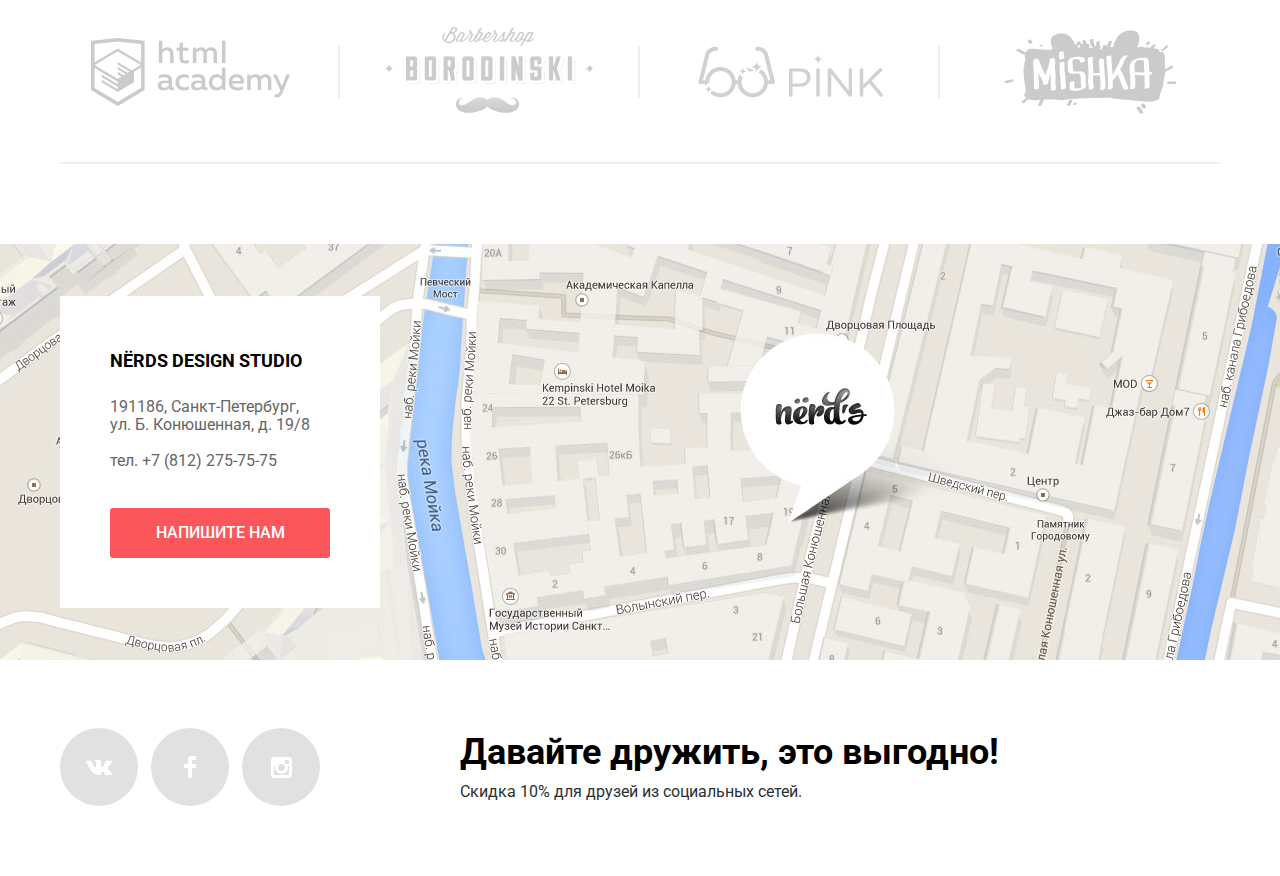
==== commit 22afa93f: "Добавил скрипт для слайдера" ====
--- a/index.html
+++ b/index.html
@@ -64,22 +64,10 @@
 						<a class="button button_red slider-view__button" href="#">Узнать больше</a>
 					</li>
 				</ul>
-				<ul class="slider-controls">
-					<li class="slider-controls__item slider-controls__item_current">
-						<button class="slider-controls__button slider-controls__button_current" type="button">
-              <span class="visually-hidden">Слайд 1</span>
-            </button>
-					</li>
-					<li class="slider-controls__item">
-						<button class="slider-controls__button" type="button">
-              <span class="visually-hidden">Слайд 2</span>
-            </button>
-					</li>
-					<li class="slider-controls__item">
-						<button class="slider-controls__button" type="button">
-              <span class="visually-hidden">Слайд 3</span>
-            </button>
-					</li>
+				<ul class="slider-indicators">
+					<li class="slider-indicators__item slider-indicators__item_current"></li>
+					<li class="slider-indicators__item"></li>
+					<li class="slider-indicators__item"></li>
 				</ul>
       </div>
 		</section>
@@ -140,7 +128,7 @@
 			<h2 class="visually-hidden">Наши клиенты</h2>
 			<ul class="clients-list">
 				<li class="clients-list__item">
-					<a class="clients-list__logo" href="https://htmlacademy.ru/">
+					<a class="clients-list__logo" href="https://htmlacademy.ru/" target="_blank">
 						<img src="images/logo/clients/htmlacademy-logo.png" width="199" height="68" alt="Логотип «HTML Academy»">
 					</a>
 				</li>
@@ -166,12 +154,12 @@
 		<section class="map">
       <h2 class="visually-hidden">Контакты и схема проезда</h2>
 			<div class="container">
-				<div class="map__contacts">
+				<div class="contacts">
 					<h3>Nёrds Design Studio</h3>
-					<p class="map__text">191186, Санкт-Петербург,<br>
+					<p class="contacts__text">191186, Санкт-Петербург,<br>
 					ул. Б. Конюшенная, д. 19/8</p>
-					<p class="map__text">тел. +7 (812) 275-75-75</p>
-					<a class="button button_red map__button" href="#">Напишите нам</a>
+					<p class="contacts__text">тел. +7 (812) 275-75-75</p>
+					<a class="button button_red contacts__button" href="#">Напишите нам</a>
 				</div>
 			</div>
       <img class="map__image" src="images/map/map-with-marker.jpg" width="1440" height="416" alt="Адрес дизайн-студии: 191186, Санкт-Петербург, ул. Б. Конюшенная, д. 19/8">
@@ -212,15 +200,15 @@
         <ul class="feedback-form__list">
           <li class="feedback-form__item">
             <label class="feedback-form__label" for="feedback-form__name">Ваше имя:</label>
-            <input class="feedback-form__field" id="feedback-form__name" type="text" name="feedback-form__name" placeholder="Имя Фамилия">
+            <input class="feedback-form__field feedback-form__field_name" id="feedback-form__name" type="text" name="feedback-form__name" placeholder="Имя Фамилия" autocomplete>
           </li>
           <li class="feedback-form__item">
             <label class="feedback-form__label" for="feedback-form__email">Ваш e-mail:</label>
-            <input class="feedback-form__field feedback-form__field_invalid" id="feedback-form__email" type="email" name="feedback-form__email" placeholder="email@example.com">
+            <input class="feedback-form__field feedback-form__field_email" id="feedback-form__email" type="text" name="feedback-form__email" placeholder="email@example.com" autocomplete>
           </li>
           <li class="feedback-form__item feedback-form__item_wide">
             <label class="feedback-form__label" for="feedback-form__text">Текст письма:</label>
-            <textarea class="feedback-form__field feedback-form__field_wide feedback-form__field_textarea" id="feedback-form__text" name="feedback-form__text" placeholder="В свободной форме"></textarea>
+            <textarea class="feedback-form__field feedback-form__field_wide feedback-form__field_text" id="feedback-form__text" name="feedback-form__text" placeholder="В свободной форме"></textarea>
           </li>
         </ul>
       </fieldset>
@@ -232,5 +220,7 @@
 	</section>
   <div class="overlay"></div>
   <script src="scripts/main.js"></script>
+  <script src="scripts/popup.js"></script>
+  <script src="scripts/slider.js"></script>
 </body>
 </html>
--- a/styles/main.css
+++ b/styles/main.css
@@ -437,8 +437,6 @@
 }
 
 .slider-view__item {
-  display: none;
-
   padding-top: 78px;
   padding-bottom: 80px;
 
@@ -458,8 +456,12 @@
   background-image: url("../images/slider/slide-3.png");
 }
 
-.slider-view__item_current {
-  display: block;
+.slider-view__item_hidden {
+  position: absolute;
+  top: 0;
+  left: 0;
+
+  z-index: -1;
 }
 
 .slider-view__header {
@@ -483,34 +485,31 @@
   width: 240px;
 }
 
-.slider-controls {
+.slider-indicators {
   position: absolute;
   left: 50%;
   bottom: 96px;
 
-  display: -webkit-flex;
-  display: -moz-flex;
-  display: -ms-flex;
-  display: -o-flex;
-  display: flex;
+  display: none;
 
   transform: translateX(-50%);
 }
 
-.slider-controls__item {
-  margin-right: 17px;
-}
-
-.slider-controls__item:last-child {
-  margin-right: 0;
-}
-
-.slider-controls__button {
+.slider-indicators_visible {
+  display: -webkit-flex;
+  display: -moz-flex;
+  display: -ms-flex;
+  display: -o-flex;
+  display: flex;
+}
+
+.slider-indicators__item {
   position: relative;
 
   display: block;
   width: 18px;
   height: 18px;
+  margin-right: 17px;
   padding: 0;
 
   background-color: #ffffff;
@@ -519,7 +518,11 @@
   border-radius: 50%;
 }
 
-.slider-controls__button_current::before {
+.slider-indicators__item:last-child {
+  margin-right: 0;
+}
+
+.slider-indicators__item_current::before {
   content: "";
 
   position: absolute;
@@ -823,8 +826,6 @@
 }
 
 .filters-form__fieldset {
-  position: relative;
-
   margin: 0;
   padding: 0;
 
@@ -833,23 +834,6 @@
 
 .filters-form__fieldset_range {
   margin-bottom: 54px;
-}
-
-.filters-form__fieldset_range::after {
-  content: "";
-
-  position: absolute;
-  bottom: 52px;
-  left: 0;
-
-  display: block;
-  width: 100%;
-  height: 80px;
-
-  background-color: #eeeeee;
-  border-radius: 3px;
-
-  z-index: -1;
 }
 
 .filters-form__fieldset_grid {
@@ -874,27 +858,95 @@
 }
 
 .filters-form__legend_range {
-  margin-bottom: 78px;
+  margin-bottom: 86px;
 }
 
 .filters-form__field_range {
+  display: block;
   width: 220px;
+  height: 2px;
   margin-left: 20px;
-  margin-bottom: 47px;
-}
-
-/*.filters-form__field_range {
+  margin-bottom: 53px;
+
+  background-color: transparent;
+
   -webkit-appearance: none;
-}*/
+}
 
 .filters-form__field_range::-webkit-slider-runnable-track {
-  border-radius: 10px;
-  height: 10px;
-  border: 1px solid #000;
-  background-color: #ccc;
+  height: 2px;
+
+  background-color: #d7dcde;
+}
+
+.filters-form__field_range::-moz-range-track {
+  height: 2px;
+
+  background-color: #d7dcde;
+}
+
+.filters-form__field_range::-ms-track {
+  height: 2px;
+
+  background-color: #d7dcde;
+}
+
+.filters-form__field_range::-webkit-slider-thumb {
+  width: 20px;
+  height: 23px;
+  margin-top: -9px;
+
+  background-image: url("../images/icons/form/filter-button.svg");
+
+  cursor: pointer;
+
+  -webkit-appearance: none;
+}
+
+.filters-form__field_range::-moz-range-thumb {
+  width: 20px;
+  height: 23px;
+  margin-top: -9px;
+
+  background-image: url("../images/icons/form/filter-button.svg");
+  border: none;
+
+  cursor: pointer;
+
+  -webkit-appearance: none;
+}
+
+.filters-form__field_range::-ms-thumb {
+  width: 20px;
+  height: 23px;
+  margin-top: -9px;
+
+  background-image: url("../images/icons/form/filter-button.svg");
+
+  cursor: pointer;
+
+  -webkit-appearance: none;
+}
+
+.filters-form__field_range::-moz-range-progress {
+  background-color: #00ca74;
+}
+
+.filters-form__field_range::-moz-range-track {
+  background-color: #d7dcde;
+}
+
+.filters-form__field_range::-ms-fill-lower {
+  background-color: #00ca74;
+}
+
+.filters-form__field_range::-ms-fill-upper {
+  background-color: #d7dcde;
 }
 
 .filters-form__price {
+  position: relative;
+
   display: -webkit-flex;
   display: -moz-flex;
   display: -ms-flex;
@@ -905,6 +957,23 @@
 
   line-height: 22px;
   text-transform: uppercase;
+}
+
+.filters-form__price::before {
+  content: "";
+
+  position: absolute;
+  top: -94px;
+  left: 0;
+
+  display: block;
+  width: 100%;
+  height: 80px;
+
+  background-color: #eeeeee;
+  border-radius: 3px;
+
+  z-index: -1;
 }
 
 .filters-form__field_price {
@@ -1379,7 +1448,7 @@
   height: 416px;
 }
 
-.map__contacts {
+.contacts {
   width: 320px;
   max-height: 360px;
   padding: 50px;
@@ -1389,7 +1458,7 @@
   overflow-y: scroll;
 }
 
-.map__contacts h3 {
+.contacts h3 {
   margin: 0;
   margin-bottom: 22px;
 
@@ -1400,7 +1469,7 @@
   color: #000000;
 }
 
-.map__text {
+.contacts__text {
   margin: 0;
   margin-bottom: 18px;
 
@@ -1408,7 +1477,7 @@
   color: #666666;
 }
 
-.map__button {
+.contacts__button {
   width: 220px;
   margin-top: 20px;
 }
@@ -1546,6 +1615,12 @@
 
 .popup_visible {
   display: block;
+
+  animation: showPopup 2s;
+}
+
+.popup_invalid {
+  animation: shakeForm 2s;
 }
 
 .feedback-form__fieldset {
@@ -1636,7 +1711,7 @@
   width: 100%;
 }
 
-.feedback-form__field_textarea {
+.feedback-form__field_text {
   min-height: 118px;
   padding: 10px 14px;
 
@@ -1701,3 +1776,35 @@
   opacity: 0.1;
 }
 
+
+/* ------------- Animations ------------- */
+
+@keyframes showPopup {
+  0% {
+    top: 0;
+  }
+  25% {
+    top: 55%;
+  }
+  50% {
+    top: 45%;
+  }
+  75% {
+    top: 52%;
+  }
+  100% {
+    top: 50%;
+  }
+}
+
+@keyframes shakeForm {
+  0%, 100% {
+    left: 50%;
+  }
+  10%, 30%, 50%, 70%, 90% {
+    left: 51%;
+  }
+  20%, 40%, 60%, 80% {
+    left: 49%;
+  }
+}
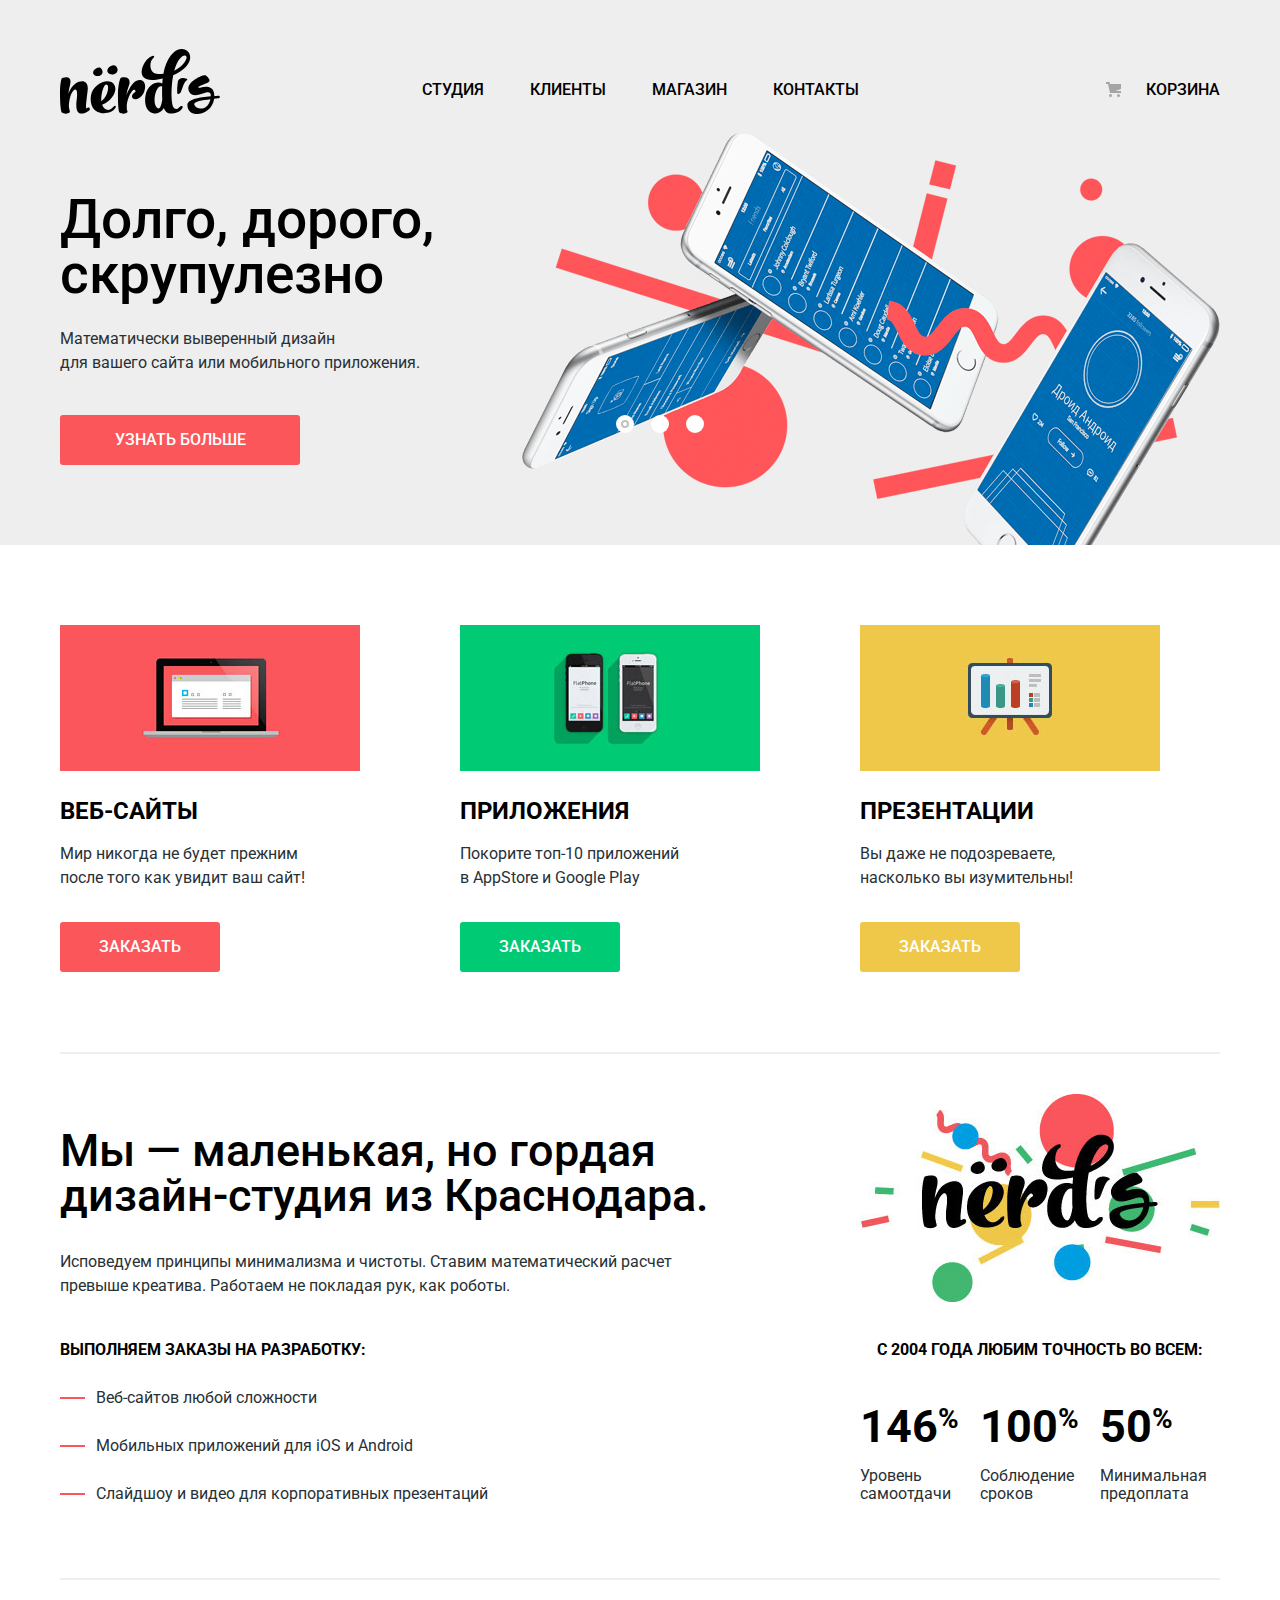
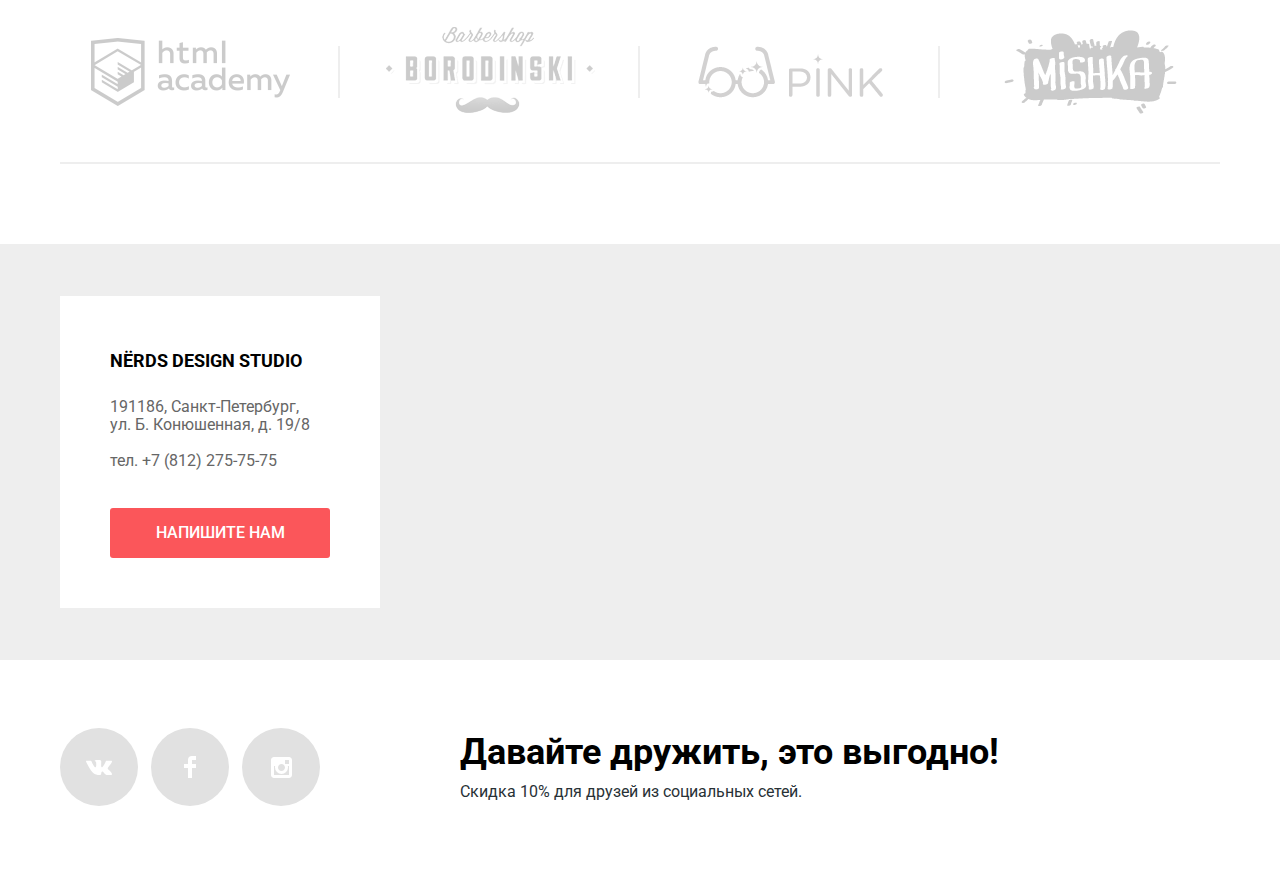
==== commit 7b6f3929: "Добавил интерактивную карту" ====
--- a/index.html
+++ b/index.html
@@ -159,10 +159,11 @@
 					<p class="contacts__text">191186, Санкт-Петербург,<br>
 					ул. Б. Конюшенная, д. 19/8</p>
 					<p class="contacts__text">тел. +7 (812) 275-75-75</p>
-					<a class="button button_red contacts__button" href="#">Напишите нам</a>
+					<a class="button button_red contacts__button" href="feedback.html">Напишите нам</a>
 				</div>
 			</div>
       <img class="map__image" src="images/map/map-with-marker.jpg" width="1440" height="416" alt="Адрес дизайн-студии: 191186, Санкт-Петербург, ул. Б. Конюшенная, д. 19/8">
+      <iframe class="map__iframe" src="https://yandex.ru/map-widget/v1/-/CCqgYD6F" height="416"></iframe>
 		</section>
 		<section class="socials container">
       <h2 class="visually-hidden">Ссылки на социальные сети</h2>
@@ -222,5 +223,6 @@
   <script src="scripts/main.js"></script>
   <script src="scripts/popup.js"></script>
   <script src="scripts/slider.js"></script>
+  <script src="scripts/map.js"></script>
 </body>
 </html>
--- a/styles/main.css
+++ b/styles/main.css
@@ -1419,6 +1419,14 @@
 }
 
 
+/* ------------- Main content - Feedback ------------- */
+
+.feedback {
+  padding-top: 55px;
+  padding-right: 440px;
+}
+
+
 /* ------------- Footer ------------- */
 
 /* ------------- Footer - Map ------------- */
@@ -1448,7 +1456,31 @@
   height: 416px;
 }
 
+.map__image {
+  max-width: none;
+  height: 416px;
+
+  background-color: #eeeeee;
+}
+
+.map__iframe {
+  position: relative;
+
+  display: none;
+  width: 100%;
+  height: 416px;
+
+  background-color: #eeeeee;
+  border: none;
+}
+
+.map__iframe_visible {
+  display: block;
+}
+
 .contacts {
+  position: relative;
+
   width: 320px;
   max-height: 360px;
   padding: 50px;
@@ -1456,6 +1488,7 @@
   background-color: #ffffff;
 
   overflow-y: scroll;
+  z-index: 1;
 }
 
 .contacts h3 {
@@ -1480,13 +1513,6 @@
 .contacts__button {
   width: 220px;
   margin-top: 20px;
-}
-
-.map img {
-  max-width: none;
-  height: 416px;
-
-  background-color: #eeeeee;
 }
 
 
